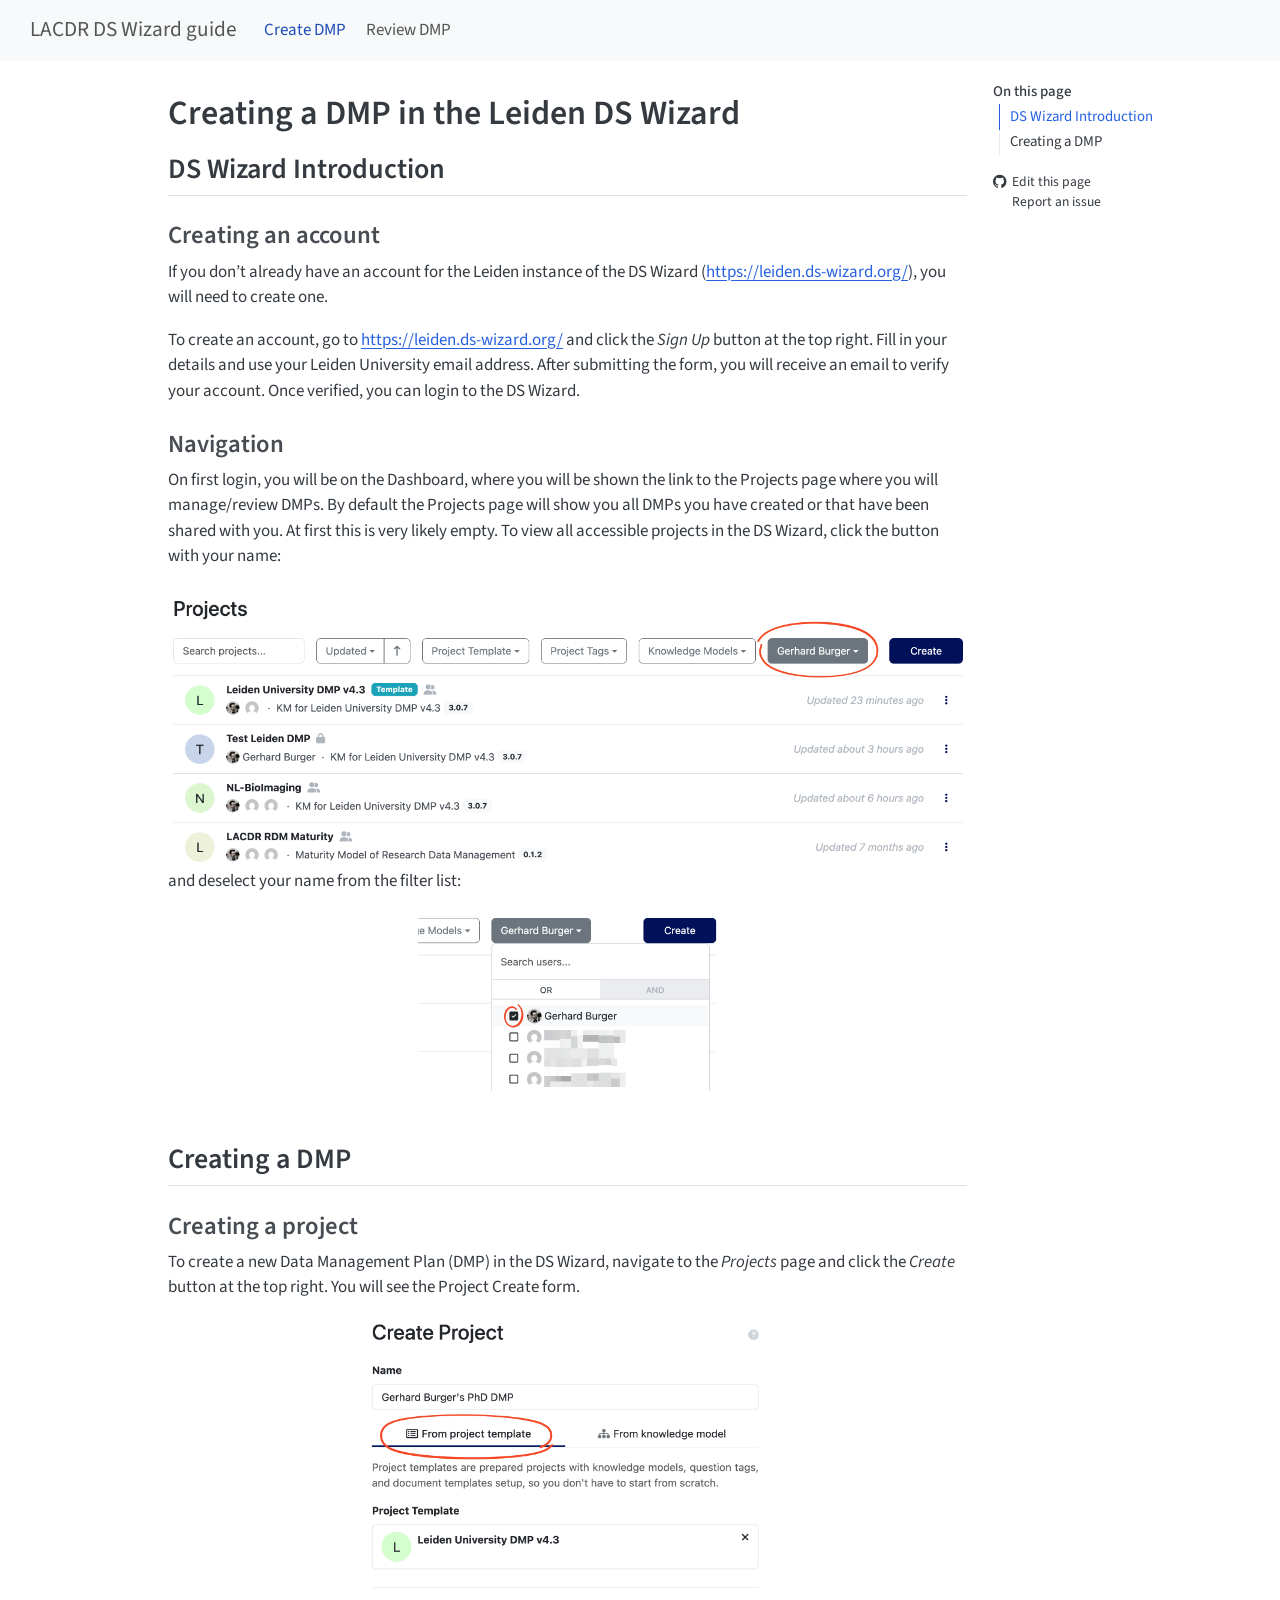
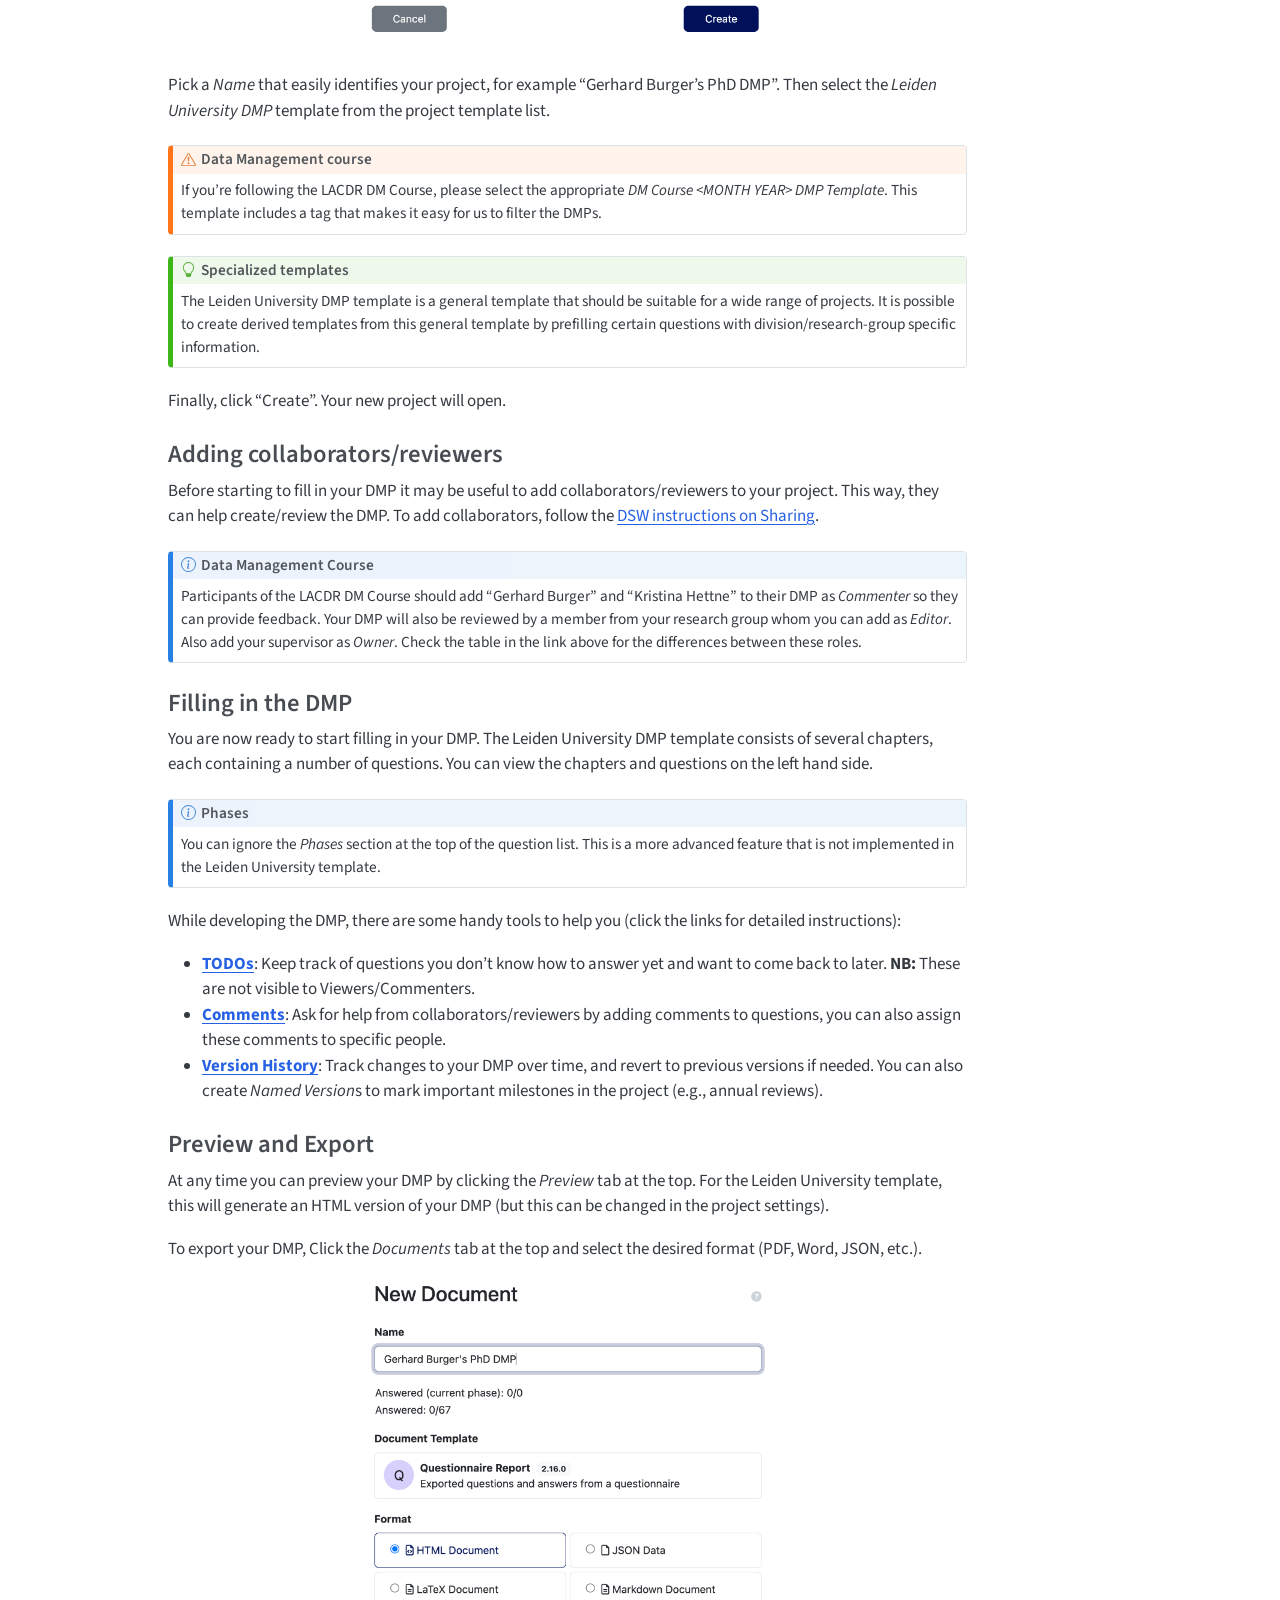
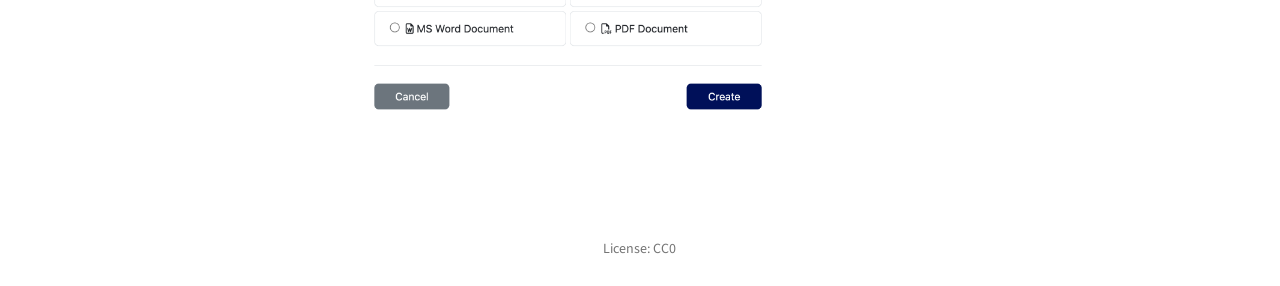
==== docs/researchers.html @ 4ad829cd "deploy: c31bb67dd2adc6d62e5d0821ddbf6d43849c4954" ====
<!DOCTYPE html>
<html xmlns="http://www.w3.org/1999/xhtml" lang="en" xml:lang="en"><head>

<meta charset="utf-8">
<meta name="generator" content="quarto-1.8.27">

<meta name="viewport" content="width=device-width, initial-scale=1.0, user-scalable=yes">


<title>Creating a DMP in the Leiden DS Wizard – LACDR DS Wizard guide</title>
<style>
code{white-space: pre-wrap;}
span.smallcaps{font-variant: small-caps;}
div.columns{display: flex; gap: min(4vw, 1.5em);}
div.column{flex: auto; overflow-x: auto;}
div.hanging-indent{margin-left: 1.5em; text-indent: -1.5em;}
ul.task-list{list-style: none;}
ul.task-list li input[type="checkbox"] {
  width: 0.8em;
  margin: 0 0.8em 0.2em -1em; /* quarto-specific, see https://github.com/quarto-dev/quarto-cli/issues/4556 */ 
  vertical-align: middle;
}
</style>


<script src="../site_libs/quarto-nav/quarto-nav.js"></script>
<script src="../site_libs/quarto-nav/headroom.min.js"></script>
<script src="../site_libs/clipboard/clipboard.min.js"></script>
<script src="../site_libs/quarto-search/autocomplete.umd.js"></script>
<script src="../site_libs/quarto-search/fuse.min.js"></script>
<script src="../site_libs/quarto-search/quarto-search.js"></script>
<meta name="quarto:offset" content="../">
<script src="../site_libs/quarto-html/quarto.js" type="module"></script>
<script src="../site_libs/quarto-html/tabsets/tabsets.js" type="module"></script>
<script src="../site_libs/quarto-html/axe/axe-check.js" type="module"></script>
<script src="../site_libs/quarto-html/popper.min.js"></script>
<script src="../site_libs/quarto-html/tippy.umd.min.js"></script>
<script src="../site_libs/quarto-html/anchor.min.js"></script>
<link href="../site_libs/quarto-html/tippy.css" rel="stylesheet">
<link href="../site_libs/quarto-html/quarto-syntax-highlighting-ed96de9b727972fe78a7b5d16c58bf87.css" rel="stylesheet" id="quarto-text-highlighting-styles">
<script src="../site_libs/bootstrap/bootstrap.min.js"></script>
<link href="../site_libs/bootstrap/bootstrap-icons.css" rel="stylesheet">
<link href="../site_libs/bootstrap/bootstrap-0b37c64f34216b628666a8dac638b53b.min.css" rel="stylesheet" append-hash="true" id="quarto-bootstrap" data-mode="light">
<script id="quarto-search-options" type="application/json">{
  "location": "navbar",
  "copy-button": false,
  "collapse-after": 3,
  "panel-placement": "end",
  "type": "overlay",
  "limit": 50,
  "keyboard-shortcut": [
    "f",
    "/",
    "s"
  ],
  "show-item-context": false,
  "language": {
    "search-no-results-text": "No results",
    "search-matching-documents-text": "matching documents",
    "search-copy-link-title": "Copy link to search",
    "search-hide-matches-text": "Hide additional matches",
    "search-more-match-text": "more match in this document",
    "search-more-matches-text": "more matches in this document",
    "search-clear-button-title": "Clear",
    "search-text-placeholder": "",
    "search-detached-cancel-button-title": "Cancel",
    "search-submit-button-title": "Submit",
    "search-label": "Search"
  }
}</script>
<meta name="robots" content="noindex, nofollow">


<link rel="stylesheet" href="../styles.css">
</head>

<body class="nav-fixed quarto-light">

<div id="quarto-search-results"></div>
  <header id="quarto-header" class="headroom fixed-top">
    <nav class="navbar navbar-expand-lg " data-bs-theme="dark">
      <div class="navbar-container container-fluid">
      <div class="navbar-brand-container mx-auto">
    <a class="navbar-brand" href="../index.html">
    <span class="navbar-title">LACDR DS Wizard guide</span>
    </a>
  </div>
            <div id="quarto-search" class="" title="Search"></div>
          <button class="navbar-toggler" type="button" data-bs-toggle="collapse" data-bs-target="#navbarCollapse" aria-controls="navbarCollapse" role="menu" aria-expanded="false" aria-label="Toggle navigation" onclick="if (window.quartoToggleHeadroom) { window.quartoToggleHeadroom(); }">
  <span class="navbar-toggler-icon"></span>
</button>
          <div class="collapse navbar-collapse" id="navbarCollapse">
            <ul class="navbar-nav navbar-nav-scroll me-auto">
  <li class="nav-item">
    <a class="nav-link active" href="../docs/researchers.html" aria-current="page"> 
<span class="menu-text">Create DMP</span></a>
  </li>  
  <li class="nav-item">
    <a class="nav-link" href="../docs/reviewers.html"> 
<span class="menu-text">Review DMP</span></a>
  </li>  
</ul>
          </div> <!-- /navcollapse -->
            <div class="quarto-navbar-tools">
</div>
      </div> <!-- /container-fluid -->
    </nav>
</header>
<!-- content -->
<div id="quarto-content" class="quarto-container page-columns page-rows-contents page-layout-article page-navbar">
<!-- sidebar -->
<!-- margin-sidebar -->
    <div id="quarto-margin-sidebar" class="sidebar margin-sidebar">
        <nav id="TOC" role="doc-toc" class="toc-active">
    <h2 id="toc-title">On this page</h2>
   
  <ul>
  <li><a href="#ds-wizard-introduction" id="toc-ds-wizard-introduction" class="nav-link active" data-scroll-target="#ds-wizard-introduction">DS Wizard Introduction</a>
  <ul class="collapse">
  <li><a href="#creating-an-account" id="toc-creating-an-account" class="nav-link" data-scroll-target="#creating-an-account">Creating an account</a></li>
  <li><a href="#navigation" id="toc-navigation" class="nav-link" data-scroll-target="#navigation">Navigation</a></li>
  </ul></li>
  <li><a href="#creating-a-dmp" id="toc-creating-a-dmp" class="nav-link" data-scroll-target="#creating-a-dmp">Creating a DMP</a>
  <ul class="collapse">
  <li><a href="#creating-a-project" id="toc-creating-a-project" class="nav-link" data-scroll-target="#creating-a-project">Creating a project</a></li>
  <li><a href="#adding-collaboratorsreviewers" id="toc-adding-collaboratorsreviewers" class="nav-link" data-scroll-target="#adding-collaboratorsreviewers">Adding collaborators/reviewers</a></li>
  <li><a href="#filling-in-the-dmp" id="toc-filling-in-the-dmp" class="nav-link" data-scroll-target="#filling-in-the-dmp">Filling in the DMP</a></li>
  <li><a href="#preview-and-export" id="toc-preview-and-export" class="nav-link" data-scroll-target="#preview-and-export">Preview and Export</a></li>
  </ul></li>
  </ul>
<div class="toc-actions"><ul><li><a href="https://github.com/LACDR/dsw-guide/edit/main/docs/researchers.qmd" class="toc-action"><i class="bi bi-github"></i>Edit this page</a></li><li><a href="https://github.com/LACDR/dsw-guide/issues/new" class="toc-action"><i class="bi empty"></i>Report an issue</a></li></ul></div></nav>
    </div>
<!-- main -->
<main class="content" id="quarto-document-content">

<header id="title-block-header" class="quarto-title-block default">
<div class="quarto-title">
<h1 class="title">Creating a DMP in the Leiden DS Wizard</h1>
</div>



<div class="quarto-title-meta">

    
  
    
  </div>
  


</header>


<section id="ds-wizard-introduction" class="level2">
<h2 class="anchored" data-anchor-id="ds-wizard-introduction">DS Wizard Introduction</h2>
<section id="creating-an-account" class="level3">
<h3 class="anchored" data-anchor-id="creating-an-account">Creating an account</h3>
<p>If you don’t already have an account for the Leiden instance of the DS Wizard (<a href="https://leiden.ds-wizard.org/" class="uri">https://leiden.ds-wizard.org/</a>), you will need to create one.</p>
<p>To create an account, go to <a href="https://leiden.ds-wizard.org/" class="uri">https://leiden.ds-wizard.org/</a> and click the <em>Sign Up</em> button at the top right. Fill in your details and use your Leiden University email address. After submitting the form, you will receive an email to verify your account. Once verified, you can login to the DS Wizard.</p>
</section>
<section id="navigation" class="level3">
<h3 class="anchored" data-anchor-id="navigation">Navigation</h3>
<p>On first login, you will be on the Dashboard, where you will be shown the link to the Projects page where you will manage/review DMPs. By default the Projects page will show you all DMPs you have created or that have been shared with you. At first this is very likely empty. To view all accessible projects in the DS Wizard, click the button with your name:</p>
<p><img src="../includes/screenshots/project-overview.png" class="img-fluid"> and deselect your name from the filter list:</p>
<div class="quarto-figure quarto-figure-center">
<figure class="figure">
<p><img src="../includes/screenshots/project-overview-all.png" class="img-fluid quarto-figure quarto-figure-center figure-img" width="300"></p>
</figure>
</div>
</section>
</section>
<section id="creating-a-dmp" class="level2">
<h2 class="anchored" data-anchor-id="creating-a-dmp">Creating a DMP</h2>
<section id="creating-a-project" class="level3">
<h3 class="anchored" data-anchor-id="creating-a-project">Creating a project</h3>
<p>To create a new Data Management Plan (DMP) in the DS Wizard, navigate to the <em>Projects</em> page and click the <em>Create</em> button at the top right. You will see the Project Create form.</p>
<div class="quarto-figure quarto-figure-center">
<figure class="figure">
<p><img src="../includes/screenshots/create-project.png" class="img-fluid quarto-figure quarto-figure-center figure-img" width="400"></p>
</figure>
</div>
<p>Pick a <em>Name</em> that easily identifies your project, for example “Gerhard Burger’s PhD DMP”. Then select the <em>Leiden University DMP</em> template from the project template list.</p>
<div class="callout callout-style-default callout-warning callout-titled">
<div class="callout-header d-flex align-content-center">
<div class="callout-icon-container">
<i class="callout-icon"></i>
</div>
<div class="callout-title-container flex-fill">
<span class="screen-reader-only">Warning</span>Data Management course
</div>
</div>
<div class="callout-body-container callout-body">
<p>If you’re following the LACDR DM Course, please select the appropriate <em>DM Course &lt;MONTH YEAR&gt; DMP Template</em>. This template includes a tag that makes it easy for us to filter the DMPs.</p>
</div>
</div>
<div class="callout callout-style-default callout-tip callout-titled">
<div class="callout-header d-flex align-content-center">
<div class="callout-icon-container">
<i class="callout-icon"></i>
</div>
<div class="callout-title-container flex-fill">
<span class="screen-reader-only">Tip</span>Specialized templates
</div>
</div>
<div class="callout-body-container callout-body">
<p>The Leiden University DMP template is a general template that should be suitable for a wide range of projects. It is possible to create derived templates from this general template by prefilling certain questions with division/research-group specific information.</p>
</div>
</div>
<p>Finally, click “Create”. Your new project will open.</p>
</section>
<section id="adding-collaboratorsreviewers" class="level3">
<h3 class="anchored" data-anchor-id="adding-collaboratorsreviewers">Adding collaborators/reviewers</h3>
<p>Before starting to fill in your DMP it may be useful to add collaborators/reviewers to your project. This way, they can help create/review the DMP. To add collaborators, follow the <a href="https://guide.ds-wizard.org/en/latest/application/projects/list/detail/sharing.html">DSW instructions on Sharing</a>.</p>
<div class="callout callout-style-default callout-note callout-titled">
<div class="callout-header d-flex align-content-center">
<div class="callout-icon-container">
<i class="callout-icon"></i>
</div>
<div class="callout-title-container flex-fill">
<span class="screen-reader-only">Note</span>Data Management Course
</div>
</div>
<div class="callout-body-container callout-body">
<p>Participants of the LACDR DM Course should add “Gerhard Burger” and “Kristina Hettne” to their DMP as <em>Commenter</em> so they can provide feedback. Your DMP will also be reviewed by a member from your research group whom you can add as <em>Editor</em>. Also add your supervisor as <em>Owner</em>. Check the table in the link above for the differences between these roles.</p>
</div>
</div>
</section>
<section id="filling-in-the-dmp" class="level3">
<h3 class="anchored" data-anchor-id="filling-in-the-dmp">Filling in the DMP</h3>
<p>You are now ready to start filling in your DMP. The Leiden University DMP template consists of several chapters, each containing a number of questions. You can view the chapters and questions on the left hand side.</p>
<div class="callout callout-style-default callout-note callout-titled">
<div class="callout-header d-flex align-content-center">
<div class="callout-icon-container">
<i class="callout-icon"></i>
</div>
<div class="callout-title-container flex-fill">
<span class="screen-reader-only">Note</span>Phases
</div>
</div>
<div class="callout-body-container callout-body">
<p>You can ignore the <em>Phases</em> section at the top of the question list. This is a more advanced feature that is not implemented in the Leiden University template.</p>
</div>
</div>
<p>While developing the DMP, there are some handy tools to help you (click the links for detailed instructions):</p>
<ul>
<li><a href="https://guide.ds-wizard.org/en/latest/application/projects/list/detail/questionnaire.html#todos"><strong>TODOs</strong></a>: Keep track of questions you don’t know how to answer yet and want to come back to later. <strong>NB:</strong> These are not visible to Viewers/Commenters.</li>
<li><a href="https://guide.ds-wizard.org/en/latest/application/projects/list/detail/questionnaire.html#comments"><strong>Comments</strong></a>: Ask for help from collaborators/reviewers by adding comments to questions, you can also assign these comments to specific people.</li>
<li><a href="https://guide.ds-wizard.org/en/latest/application/projects/list/detail/questionnaire.html#version-history"><strong>Version History</strong></a>: Track changes to your DMP over time, and revert to previous versions if needed. You can also create <em>Named Version</em>s to mark important milestones in the project (e.g., annual reviews).</li>
</ul>
</section>
<section id="preview-and-export" class="level3">
<h3 class="anchored" data-anchor-id="preview-and-export">Preview and Export</h3>
<p>At any time you can preview your DMP by clicking the <em>Preview</em> tab at the top. For the Leiden University template, this will generate an HTML version of your DMP (but this can be changed in the project settings).</p>
<p>To export your DMP, Click the <em>Documents</em> tab at the top and select the desired format (PDF, Word, JSON, etc.).</p>
<div class="quarto-figure quarto-figure-center">
<figure class="figure">
<p><img src="../includes/screenshots/new-document.png" class="img-fluid quarto-figure quarto-figure-center figure-img" width="400"></p>
</figure>
</div>


</section>
</section>

</main> <!-- /main -->
<script id="quarto-html-after-body" type="application/javascript">
  window.document.addEventListener("DOMContentLoaded", function (event) {
    const icon = "";
    const anchorJS = new window.AnchorJS();
    anchorJS.options = {
      placement: 'right',
      icon: icon
    };
    anchorJS.add('.anchored');
    const isCodeAnnotation = (el) => {
      for (const clz of el.classList) {
        if (clz.startsWith('code-annotation-')) {                     
          return true;
        }
      }
      return false;
    }
    const onCopySuccess = function(e) {
      // button target
      const button = e.trigger;
      // don't keep focus
      button.blur();
      // flash "checked"
      button.classList.add('code-copy-button-checked');
      var currentTitle = button.getAttribute("title");
      button.setAttribute("title", "Copied!");
      let tooltip;
      if (window.bootstrap) {
        button.setAttribute("data-bs-toggle", "tooltip");
        button.setAttribute("data-bs-placement", "left");
        button.setAttribute("data-bs-title", "Copied!");
        tooltip = new bootstrap.Tooltip(button, 
          { trigger: "manual", 
            customClass: "code-copy-button-tooltip",
            offset: [0, -8]});
        tooltip.show();    
      }
      setTimeout(function() {
        if (tooltip) {
          tooltip.hide();
          button.removeAttribute("data-bs-title");
          button.removeAttribute("data-bs-toggle");
          button.removeAttribute("data-bs-placement");
        }
        button.setAttribute("title", currentTitle);
        button.classList.remove('code-copy-button-checked');
      }, 1000);
      // clear code selection
      e.clearSelection();
    }
    const getTextToCopy = function(trigger) {
      const outerScaffold = trigger.parentElement.cloneNode(true);
      const codeEl = outerScaffold.querySelector('code');
      for (const childEl of codeEl.children) {
        if (isCodeAnnotation(childEl)) {
          childEl.remove();
        }
      }
      return codeEl.innerText;
    }
    const clipboard = new window.ClipboardJS('.code-copy-button:not([data-in-quarto-modal])', {
      text: getTextToCopy
    });
    clipboard.on('success', onCopySuccess);
    if (window.document.getElementById('quarto-embedded-source-code-modal')) {
      const clipboardModal = new window.ClipboardJS('.code-copy-button[data-in-quarto-modal]', {
        text: getTextToCopy,
        container: window.document.getElementById('quarto-embedded-source-code-modal')
      });
      clipboardModal.on('success', onCopySuccess);
    }
      var localhostRegex = new RegExp(/^(?:http|https):\/\/localhost\:?[0-9]*\//);
      var mailtoRegex = new RegExp(/^mailto:/);
        var filterRegex = new RegExp("https:\/\/lacdr\.github\.io\/dsw-guide");
      var isInternal = (href) => {
          return filterRegex.test(href) || localhostRegex.test(href) || mailtoRegex.test(href);
      }
      // Inspect non-navigation links and adorn them if external
     var links = window.document.querySelectorAll('a[href]:not(.nav-link):not(.navbar-brand):not(.toc-action):not(.sidebar-link):not(.sidebar-item-toggle):not(.pagination-link):not(.no-external):not([aria-hidden]):not(.dropdown-item):not(.quarto-navigation-tool):not(.about-link)');
      for (var i=0; i<links.length; i++) {
        const link = links[i];
        if (!isInternal(link.href)) {
          // undo the damage that might have been done by quarto-nav.js in the case of
          // links that we want to consider external
          if (link.dataset.originalHref !== undefined) {
            link.href = link.dataset.originalHref;
          }
        }
      }
    function tippyHover(el, contentFn, onTriggerFn, onUntriggerFn) {
      const config = {
        allowHTML: true,
        maxWidth: 500,
        delay: 100,
        arrow: false,
        appendTo: function(el) {
            return el.parentElement;
        },
        interactive: true,
        interactiveBorder: 10,
        theme: 'quarto',
        placement: 'bottom-start',
      };
      if (contentFn) {
        config.content = contentFn;
      }
      if (onTriggerFn) {
        config.onTrigger = onTriggerFn;
      }
      if (onUntriggerFn) {
        config.onUntrigger = onUntriggerFn;
      }
      window.tippy(el, config); 
    }
    const noterefs = window.document.querySelectorAll('a[role="doc-noteref"]');
    for (var i=0; i<noterefs.length; i++) {
      const ref = noterefs[i];
      tippyHover(ref, function() {
        // use id or data attribute instead here
        let href = ref.getAttribute('data-footnote-href') || ref.getAttribute('href');
        try { href = new URL(href).hash; } catch {}
        const id = href.replace(/^#\/?/, "");
        const note = window.document.getElementById(id);
        if (note) {
          return note.innerHTML;
        } else {
          return "";
        }
      });
    }
    const xrefs = window.document.querySelectorAll('a.quarto-xref');
    const processXRef = (id, note) => {
      // Strip column container classes
      const stripColumnClz = (el) => {
        el.classList.remove("page-full", "page-columns");
        if (el.children) {
          for (const child of el.children) {
            stripColumnClz(child);
          }
        }
      }
      stripColumnClz(note)
      if (id === null || id.startsWith('sec-')) {
        // Special case sections, only their first couple elements
        const container = document.createElement("div");
        if (note.children && note.children.length > 2) {
          container.appendChild(note.children[0].cloneNode(true));
          for (let i = 1; i < note.children.length; i++) {
            const child = note.children[i];
            if (child.tagName === "P" && child.innerText === "") {
              continue;
            } else {
              container.appendChild(child.cloneNode(true));
              break;
            }
          }
          if (window.Quarto?.typesetMath) {
            window.Quarto.typesetMath(container);
          }
          return container.innerHTML
        } else {
          if (window.Quarto?.typesetMath) {
            window.Quarto.typesetMath(note);
          }
          return note.innerHTML;
        }
      } else {
        // Remove any anchor links if they are present
        const anchorLink = note.querySelector('a.anchorjs-link');
        if (anchorLink) {
          anchorLink.remove();
        }
        if (window.Quarto?.typesetMath) {
          window.Quarto.typesetMath(note);
        }
        if (note.classList.contains("callout")) {
          return note.outerHTML;
        } else {
          return note.innerHTML;
        }
      }
    }
    for (var i=0; i<xrefs.length; i++) {
      const xref = xrefs[i];
      tippyHover(xref, undefined, function(instance) {
        instance.disable();
        let url = xref.getAttribute('href');
        let hash = undefined; 
        if (url.startsWith('#')) {
          hash = url;
        } else {
          try { hash = new URL(url).hash; } catch {}
        }
        if (hash) {
          const id = hash.replace(/^#\/?/, "");
          const note = window.document.getElementById(id);
          if (note !== null) {
            try {
              const html = processXRef(id, note.cloneNode(true));
              instance.setContent(html);
            } finally {
              instance.enable();
              instance.show();
            }
          } else {
            // See if we can fetch this
            fetch(url.split('#')[0])
            .then(res => res.text())
            .then(html => {
              const parser = new DOMParser();
              const htmlDoc = parser.parseFromString(html, "text/html");
              const note = htmlDoc.getElementById(id);
              if (note !== null) {
                const html = processXRef(id, note);
                instance.setContent(html);
              } 
            }).finally(() => {
              instance.enable();
              instance.show();
            });
          }
        } else {
          // See if we can fetch a full url (with no hash to target)
          // This is a special case and we should probably do some content thinning / targeting
          fetch(url)
          .then(res => res.text())
          .then(html => {
            const parser = new DOMParser();
            const htmlDoc = parser.parseFromString(html, "text/html");
            const note = htmlDoc.querySelector('main.content');
            if (note !== null) {
              // This should only happen for chapter cross references
              // (since there is no id in the URL)
              // remove the first header
              if (note.children.length > 0 && note.children[0].tagName === "HEADER") {
                note.children[0].remove();
              }
              const html = processXRef(null, note);
              instance.setContent(html);
            } 
          }).finally(() => {
            instance.enable();
            instance.show();
          });
        }
      }, function(instance) {
      });
    }
        let selectedAnnoteEl;
        const selectorForAnnotation = ( cell, annotation) => {
          let cellAttr = 'data-code-cell="' + cell + '"';
          let lineAttr = 'data-code-annotation="' +  annotation + '"';
          const selector = 'span[' + cellAttr + '][' + lineAttr + ']';
          return selector;
        }
        const selectCodeLines = (annoteEl) => {
          const doc = window.document;
          const targetCell = annoteEl.getAttribute("data-target-cell");
          const targetAnnotation = annoteEl.getAttribute("data-target-annotation");
          const annoteSpan = window.document.querySelector(selectorForAnnotation(targetCell, targetAnnotation));
          const lines = annoteSpan.getAttribute("data-code-lines").split(",");
          const lineIds = lines.map((line) => {
            return targetCell + "-" + line;
          })
          let top = null;
          let height = null;
          let parent = null;
          if (lineIds.length > 0) {
              //compute the position of the single el (top and bottom and make a div)
              const el = window.document.getElementById(lineIds[0]);
              top = el.offsetTop;
              height = el.offsetHeight;
              parent = el.parentElement.parentElement;
            if (lineIds.length > 1) {
              const lastEl = window.document.getElementById(lineIds[lineIds.length - 1]);
              const bottom = lastEl.offsetTop + lastEl.offsetHeight;
              height = bottom - top;
            }
            if (top !== null && height !== null && parent !== null) {
              // cook up a div (if necessary) and position it 
              let div = window.document.getElementById("code-annotation-line-highlight");
              if (div === null) {
                div = window.document.createElement("div");
                div.setAttribute("id", "code-annotation-line-highlight");
                div.style.position = 'absolute';
                parent.appendChild(div);
              }
              div.style.top = top - 2 + "px";
              div.style.height = height + 4 + "px";
              div.style.left = 0;
              let gutterDiv = window.document.getElementById("code-annotation-line-highlight-gutter");
              if (gutterDiv === null) {
                gutterDiv = window.document.createElement("div");
                gutterDiv.setAttribute("id", "code-annotation-line-highlight-gutter");
                gutterDiv.style.position = 'absolute';
                const codeCell = window.document.getElementById(targetCell);
                const gutter = codeCell.querySelector('.code-annotation-gutter');
                gutter.appendChild(gutterDiv);
              }
              gutterDiv.style.top = top - 2 + "px";
              gutterDiv.style.height = height + 4 + "px";
            }
            selectedAnnoteEl = annoteEl;
          }
        };
        const unselectCodeLines = () => {
          const elementsIds = ["code-annotation-line-highlight", "code-annotation-line-highlight-gutter"];
          elementsIds.forEach((elId) => {
            const div = window.document.getElementById(elId);
            if (div) {
              div.remove();
            }
          });
          selectedAnnoteEl = undefined;
        };
          // Handle positioning of the toggle
      window.addEventListener(
        "resize",
        throttle(() => {
          elRect = undefined;
          if (selectedAnnoteEl) {
            selectCodeLines(selectedAnnoteEl);
          }
        }, 10)
      );
      function throttle(fn, ms) {
      let throttle = false;
      let timer;
        return (...args) => {
          if(!throttle) { // first call gets through
              fn.apply(this, args);
              throttle = true;
          } else { // all the others get throttled
              if(timer) clearTimeout(timer); // cancel #2
              timer = setTimeout(() => {
                fn.apply(this, args);
                timer = throttle = false;
              }, ms);
          }
        };
      }
        // Attach click handler to the DT
        const annoteDls = window.document.querySelectorAll('dt[data-target-cell]');
        for (const annoteDlNode of annoteDls) {
          annoteDlNode.addEventListener('click', (event) => {
            const clickedEl = event.target;
            if (clickedEl !== selectedAnnoteEl) {
              unselectCodeLines();
              const activeEl = window.document.querySelector('dt[data-target-cell].code-annotation-active');
              if (activeEl) {
                activeEl.classList.remove('code-annotation-active');
              }
              selectCodeLines(clickedEl);
              clickedEl.classList.add('code-annotation-active');
            } else {
              // Unselect the line
              unselectCodeLines();
              clickedEl.classList.remove('code-annotation-active');
            }
          });
        }
    const findCites = (el) => {
      const parentEl = el.parentElement;
      if (parentEl) {
        const cites = parentEl.dataset.cites;
        if (cites) {
          return {
            el,
            cites: cites.split(' ')
          };
        } else {
          return findCites(el.parentElement)
        }
      } else {
        return undefined;
      }
    };
    var bibliorefs = window.document.querySelectorAll('a[role="doc-biblioref"]');
    for (var i=0; i<bibliorefs.length; i++) {
      const ref = bibliorefs[i];
      const citeInfo = findCites(ref);
      if (citeInfo) {
        tippyHover(citeInfo.el, function() {
          var popup = window.document.createElement('div');
          citeInfo.cites.forEach(function(cite) {
            var citeDiv = window.document.createElement('div');
            citeDiv.classList.add('hanging-indent');
            citeDiv.classList.add('csl-entry');
            var biblioDiv = window.document.getElementById('ref-' + cite);
            if (biblioDiv) {
              citeDiv.innerHTML = biblioDiv.innerHTML;
            }
            popup.appendChild(citeDiv);
          });
          return popup.innerHTML;
        });
      }
    }
  });
  </script>
</div> <!-- /content -->
<footer class="footer">
  <div class="nav-footer">
    <div class="nav-footer-left">
      &nbsp;
    </div>   
    <div class="nav-footer-center">
      <ul class="footer-items list-unstyled">
    <li class="nav-item">
    <a class="nav-link" href="https://creativecommons.org/publicdomain/zero/1.0/">
<p>License: CC0</p>
</a>
  </li>  
</ul>
    <div class="toc-actions d-sm-block d-md-none"><ul><li><a href="https://github.com/LACDR/dsw-guide/edit/main/docs/researchers.qmd" class="toc-action"><i class="bi bi-github"></i>Edit this page</a></li><li><a href="https://github.com/LACDR/dsw-guide/issues/new" class="toc-action"><i class="bi empty"></i>Report an issue</a></li></ul></div></div>
    <div class="nav-footer-right">
      &nbsp;
    </div>
  </div>
</footer>




</body></html>
---- site_libs/quarto-html/tippy.css ----
.tippy-box[data-animation=fade][data-state=hidden]{opacity:0}[data-tippy-root]{max-width:calc(100vw - 10px)}.tippy-box{position:relative;background-color:#333;color:#fff;border-radius:4px;font-size:14px;line-height:1.4;white-space:normal;outline:0;transition-property:transform,visibility,opacity}.tippy-box[data-placement^=top]>.tippy-arrow{bottom:0}.tippy-box[data-placement^=top]>.tippy-arrow:before{bottom:-7px;left:0;border-width:8px 8px 0;border-top-color:initial;transform-origin:center top}.tippy-box[data-placement^=bottom]>.tippy-arrow{top:0}.tippy-box[data-placement^=bottom]>.tippy-arrow:before{top:-7px;left:0;border-width:0 8px 8px;border-bottom-color:initial;transform-origin:center bottom}.tippy-box[data-placement^=left]>.tippy-arrow{right:0}.tippy-box[data-placement^=left]>.tippy-arrow:before{border-width:8px 0 8px 8px;border-left-color:initial;right:-7px;transform-origin:center left}.tippy-box[data-placement^=right]>.tippy-arrow{left:0}.tippy-box[data-placement^=right]>.tippy-arrow:before{left:-7px;border-width:8px 8px 8px 0;border-right-color:initial;transform-origin:center right}.tippy-box[data-inertia][data-state=visible]{transition-timing-function:cubic-bezier(.54,1.5,.38,1.11)}.tippy-arrow{width:16px;height:16px;color:#333}.tippy-arrow:before{content:"";position:absolute;border-color:transparent;border-style:solid}.tippy-content{position:relative;padding:5px 9px;z-index:1}
---- site_libs/quarto-html/quarto-syntax-highlighting-ed96de9b727972fe78a7b5d16c58bf87.css ----
/* quarto syntax highlight colors */
:root {
  --quarto-hl-ot-color: #003B4F;
  --quarto-hl-at-color: #657422;
  --quarto-hl-ss-color: #20794D;
  --quarto-hl-an-color: #5E5E5E;
  --quarto-hl-fu-color: #4758AB;
  --quarto-hl-st-color: #20794D;
  --quarto-hl-cf-color: #003B4F;
  --quarto-hl-op-color: #5E5E5E;
  --quarto-hl-er-color: #AD0000;
  --quarto-hl-bn-color: #AD0000;
  --quarto-hl-al-color: #AD0000;
  --quarto-hl-va-color: #111111;
  --quarto-hl-bu-color: inherit;
  --quarto-hl-ex-color: inherit;
  --quarto-hl-pp-color: #AD0000;
  --quarto-hl-in-color: #5E5E5E;
  --quarto-hl-vs-color: #20794D;
  --quarto-hl-wa-color: #5E5E5E;
  --quarto-hl-do-color: #5E5E5E;
  --quarto-hl-im-color: #00769E;
  --quarto-hl-ch-color: #20794D;
  --quarto-hl-dt-color: #AD0000;
  --quarto-hl-fl-color: #AD0000;
  --quarto-hl-co-color: #5E5E5E;
  --quarto-hl-cv-color: #5E5E5E;
  --quarto-hl-cn-color: #8f5902;
  --quarto-hl-sc-color: #5E5E5E;
  --quarto-hl-dv-color: #AD0000;
  --quarto-hl-kw-color: #003B4F;
}

/* other quarto variables */
:root {
  --quarto-font-monospace: SFMono-Regular, Menlo, Monaco, Consolas, "Liberation Mono", "Courier New", monospace;
}

/* syntax highlight based on Pandoc's rules */
pre > code.sourceCode > span {
  color: #003B4F;
}

code.sourceCode > span {
  color: #003B4F;
}

div.sourceCode,
div.sourceCode pre.sourceCode {
  color: #003B4F;
}

/* Normal */
code span {
  color: #003B4F;
}

/* Alert */
code span.al {
  color: #AD0000;
  font-style: inherit;
}

/* Annotation */
code span.an {
  color: #5E5E5E;
  font-style: inherit;
}

/* Attribute */
code span.at {
  color: #657422;
  font-style: inherit;
}

/* BaseN */
code span.bn {
  color: #AD0000;
  font-style: inherit;
}

/* BuiltIn */
code span.bu {
  font-style: inherit;
}

/* ControlFlow */
code span.cf {
  color: #003B4F;
  font-weight: bold;
  font-style: inherit;
}

/* Char */
code span.ch {
  color: #20794D;
  font-style: inherit;
}

/* Constant */
code span.cn {
  color: #8f5902;
  font-style: inherit;
}

/* Comment */
code span.co {
  color: #5E5E5E;
  font-style: inherit;
}

/* CommentVar */
code span.cv {
  color: #5E5E5E;
  font-style: italic;
}

/* Documentation */
code span.do {
  color: #5E5E5E;
  font-style: italic;
}

/* DataType */
code span.dt {
  color: #AD0000;
  font-style: inherit;
}

/* DecVal */
code span.dv {
  color: #AD0000;
  font-style: inherit;
}

/* Error */
code span.er {
  color: #AD0000;
  font-style: inherit;
}

/* Extension */
code span.ex {
  font-style: inherit;
}

/* Float */
code span.fl {
  color: #AD0000;
  font-style: inherit;
}

/* Function */
code span.fu {
  color: #4758AB;
  font-style: inherit;
}

/* Import */
code span.im {
  color: #00769E;
  font-style: inherit;
}

/* Information */
code span.in {
  color: #5E5E5E;
  font-style: inherit;
}

/* Keyword */
code span.kw {
  color: #003B4F;
  font-weight: bold;
  font-style: inherit;
}

/* Operator */
code span.op {
  color: #5E5E5E;
  font-style: inherit;
}

/* Other */
code span.ot {
  color: #003B4F;
  font-style: inherit;
}

/* Preprocessor */
code span.pp {
  color: #AD0000;
  font-style: inherit;
}

/* SpecialChar */
code span.sc {
  color: #5E5E5E;
  font-style: inherit;
}

/* SpecialString */
code span.ss {
  color: #20794D;
  font-style: inherit;
}

/* String */
code span.st {
  color: #20794D;
  font-style: inherit;
}

/* Variable */
code span.va {
  color: #111111;
  font-style: inherit;
}

/* VerbatimString */
code span.vs {
  color: #20794D;
  font-style: inherit;
}

/* Warning */
code span.wa {
  color: #5E5E5E;
  font-style: italic;
}

.prevent-inlining {
  content: "</";
}

/*# sourceMappingURL=0920dd6d7437995b8cdf7429764427b1.css.map */
---- styles.css ----
.flushright {
   text-align: right;
}
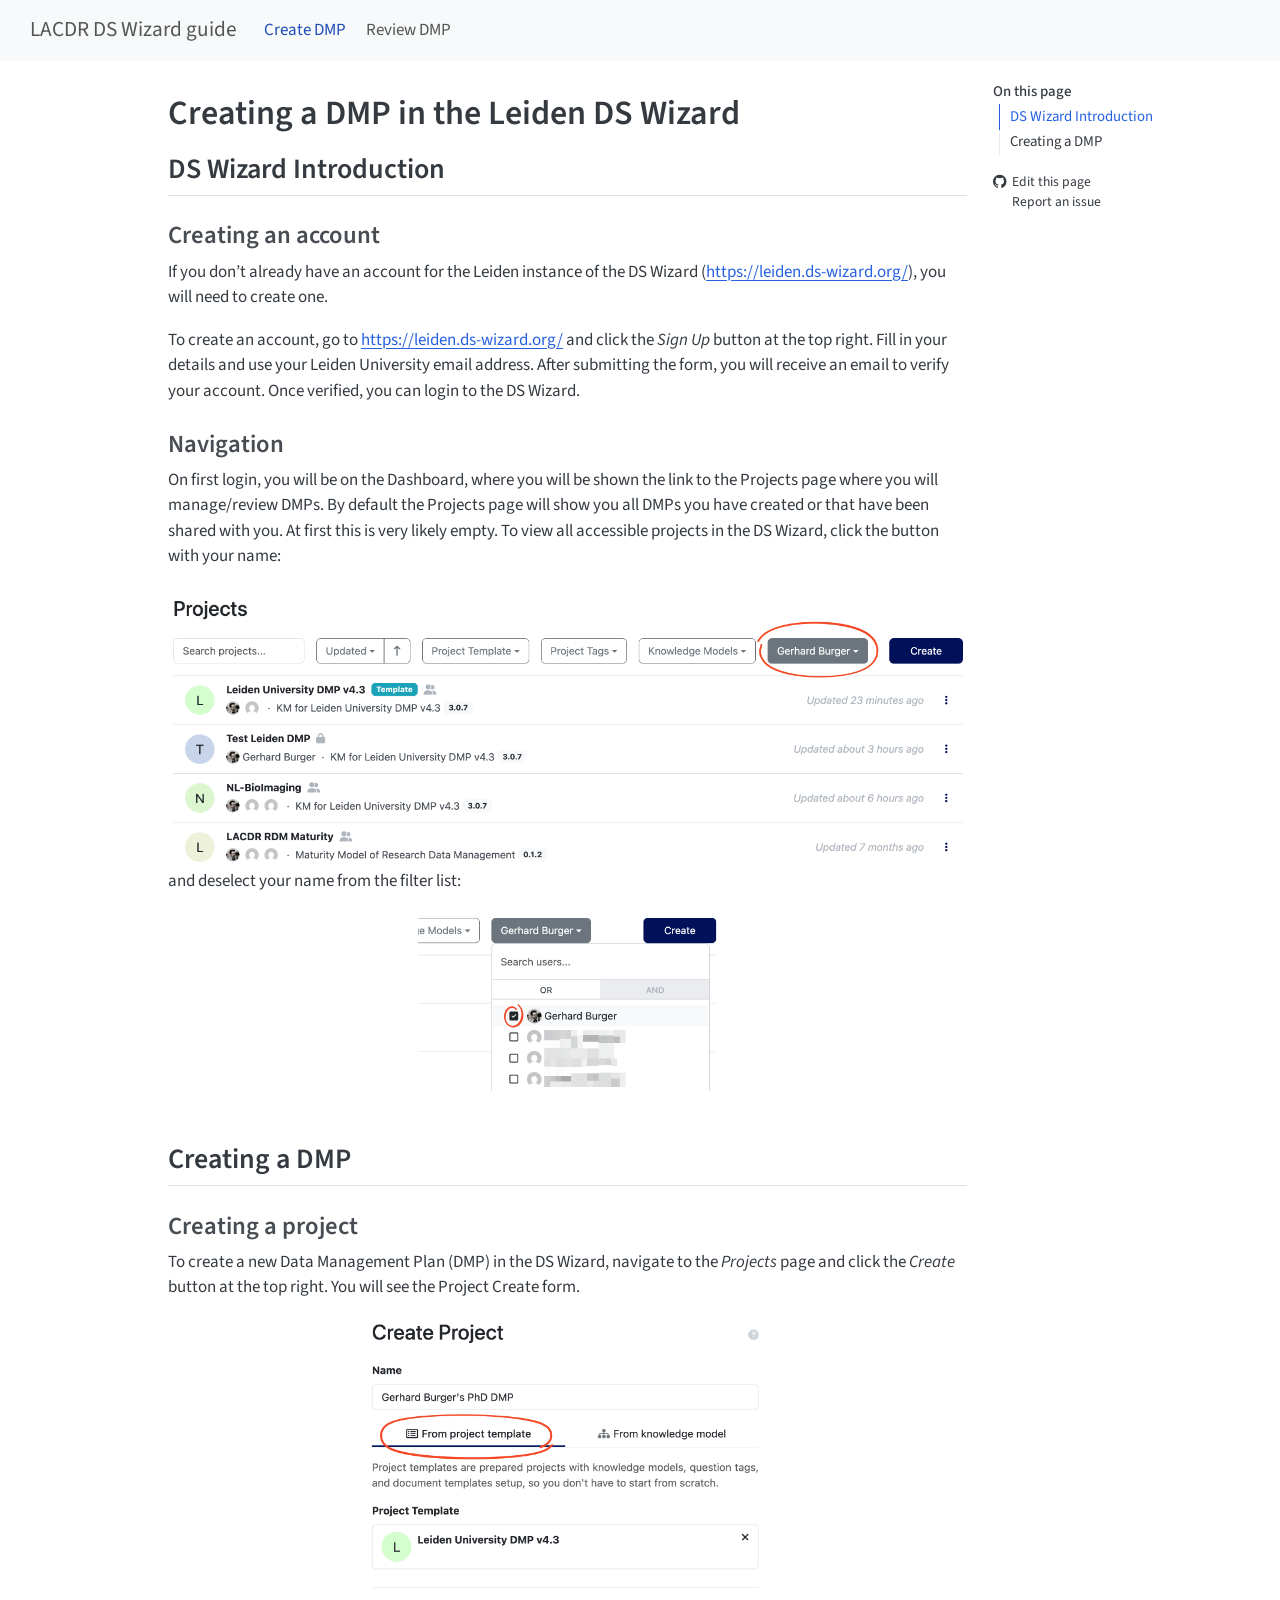
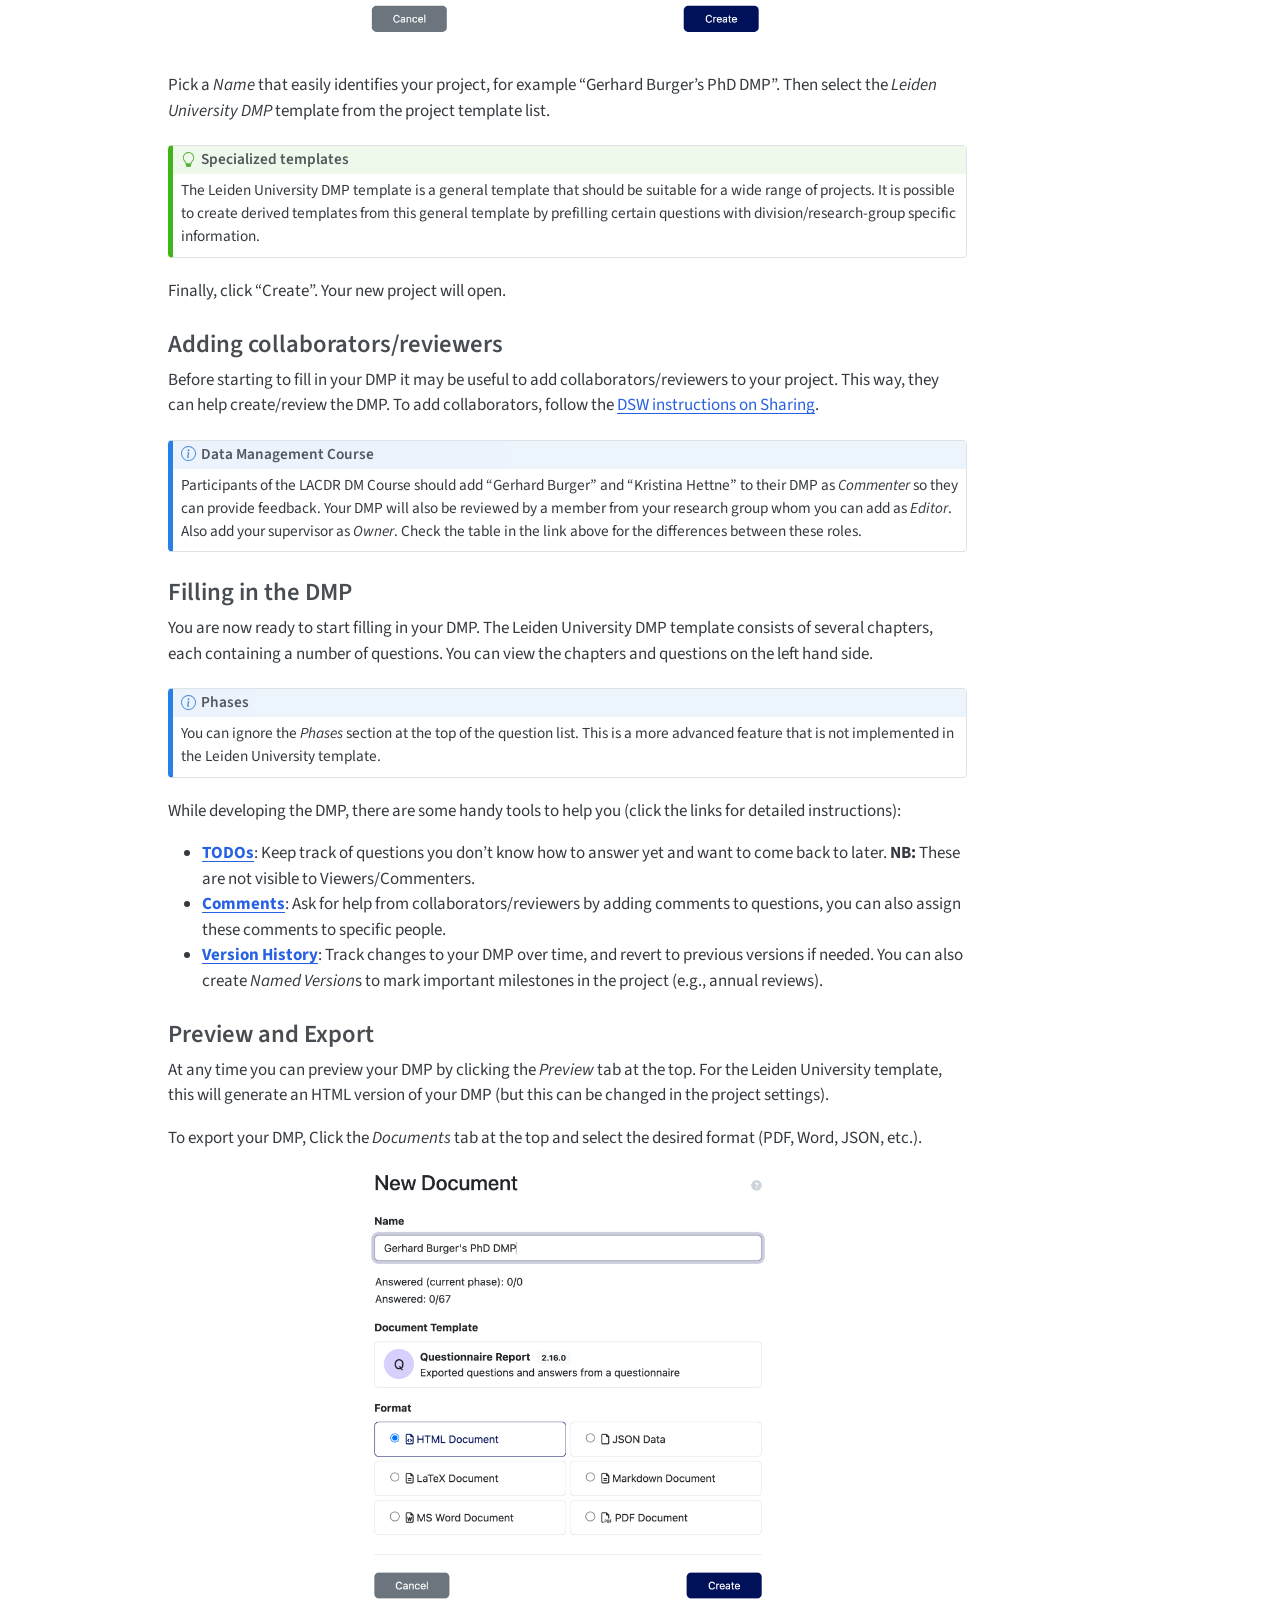
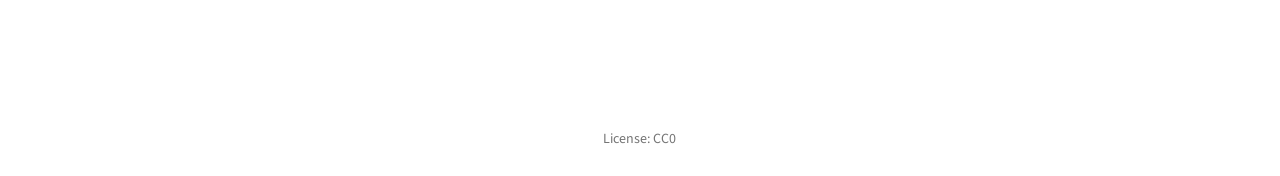
==== commit 8849cdb8: "deploy: cde584cf4cfa7d6c7dd33082687000dad310e5a6" ====
--- a/docs/researchers.html
+++ b/docs/researchers.html
@@ -181,19 +181,6 @@
 </figure>
 </div>
 <p>Pick a <em>Name</em> that easily identifies your project, for example “Gerhard Burger’s PhD DMP”. Then select the <em>Leiden University DMP</em> template from the project template list.</p>
-<div class="callout callout-style-default callout-warning callout-titled">
-<div class="callout-header d-flex align-content-center">
-<div class="callout-icon-container">
-<i class="callout-icon"></i>
-</div>
-<div class="callout-title-container flex-fill">
-<span class="screen-reader-only">Warning</span>Data Management course
-</div>
-</div>
-<div class="callout-body-container callout-body">
-<p>If you’re following the LACDR DM Course, please select the appropriate <em>DM Course &lt;MONTH YEAR&gt; DMP Template</em>. This template includes a tag that makes it easy for us to filter the DMPs.</p>
-</div>
-</div>
 <div class="callout callout-style-default callout-tip callout-titled">
 <div class="callout-header d-flex align-content-center">
 <div class="callout-icon-container">
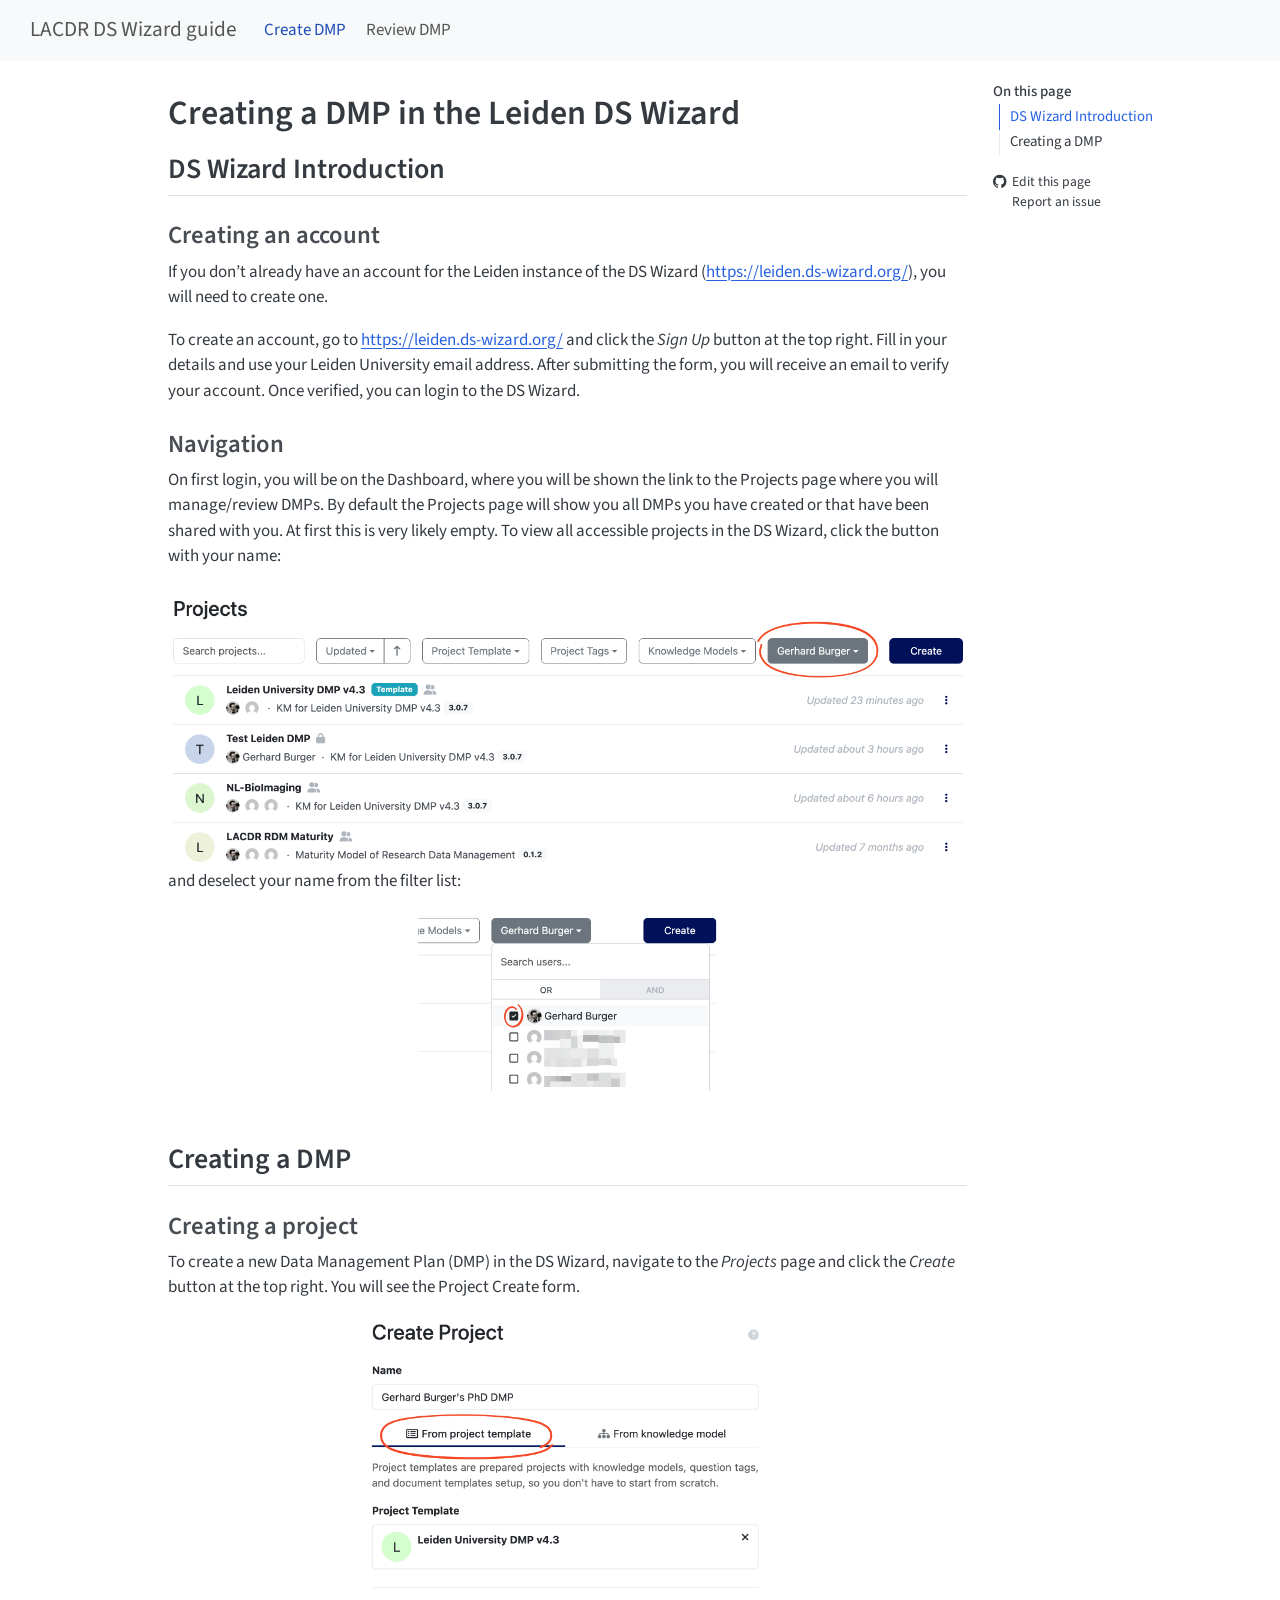
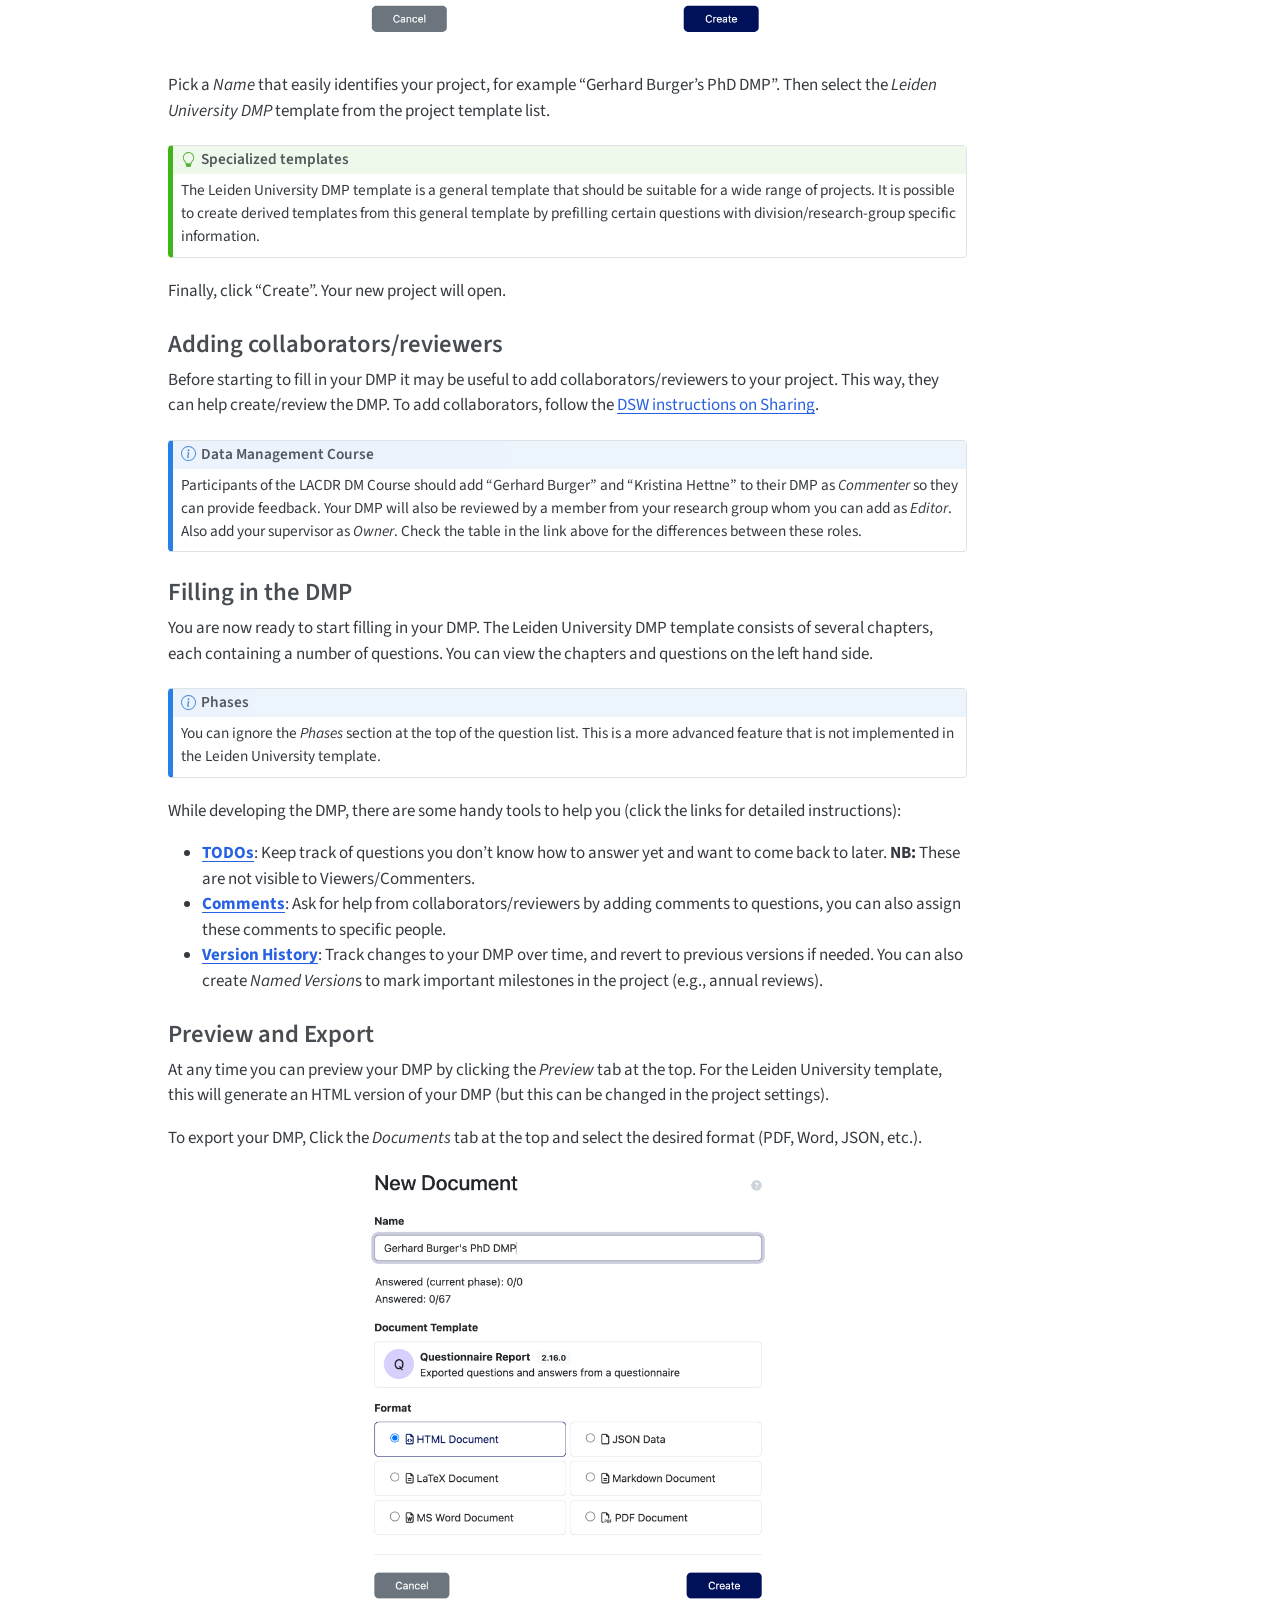
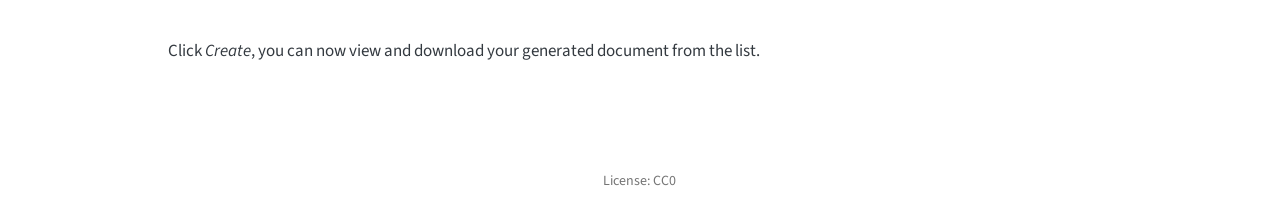
==== commit 0978f949: "deploy: 25cf1119468605e961934e112da312c98a218bbc" ====
--- a/docs/researchers.html
+++ b/docs/researchers.html
@@ -245,6 +245,7 @@
 <p><img src="../includes/screenshots/new-document.png" class="img-fluid quarto-figure quarto-figure-center figure-img" width="400"></p>
 </figure>
 </div>
+<p>Click <em>Create</em>, you can now view and download your generated document from the list.</p>
 
 
 </section>
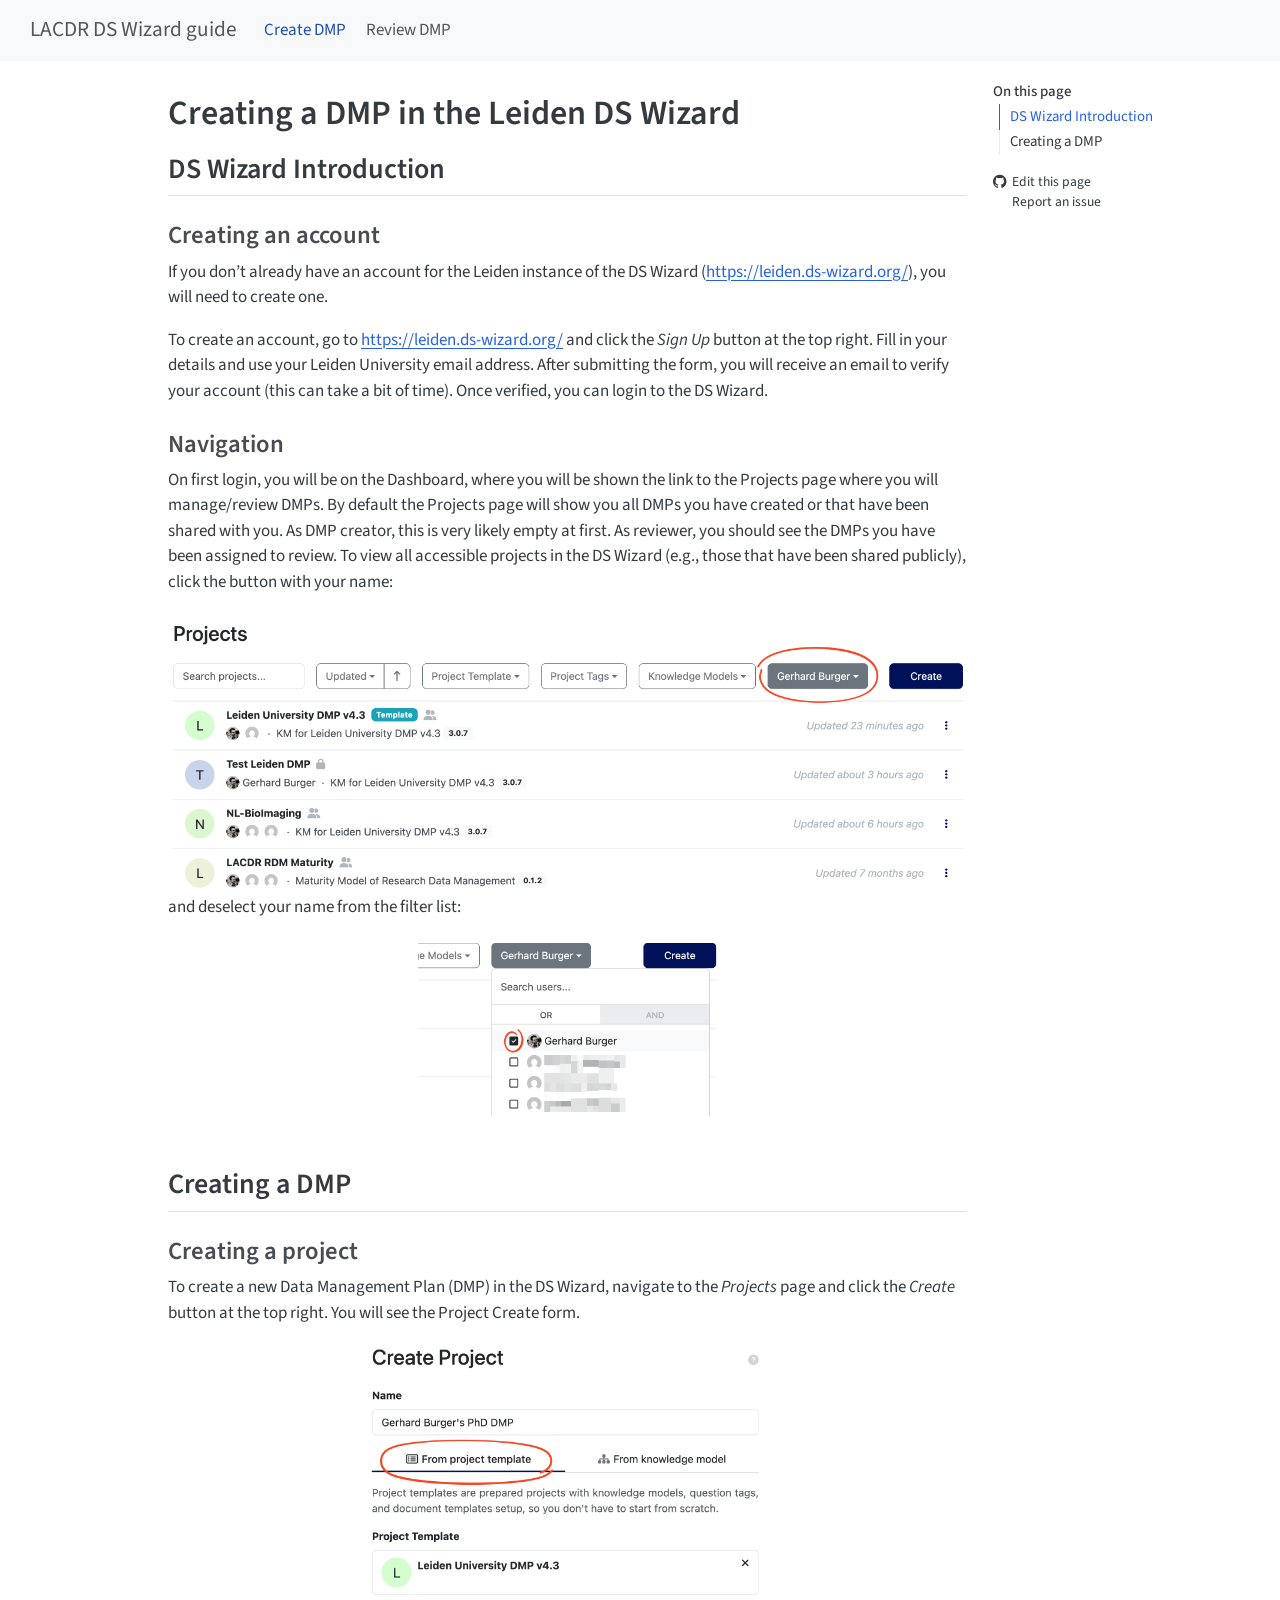
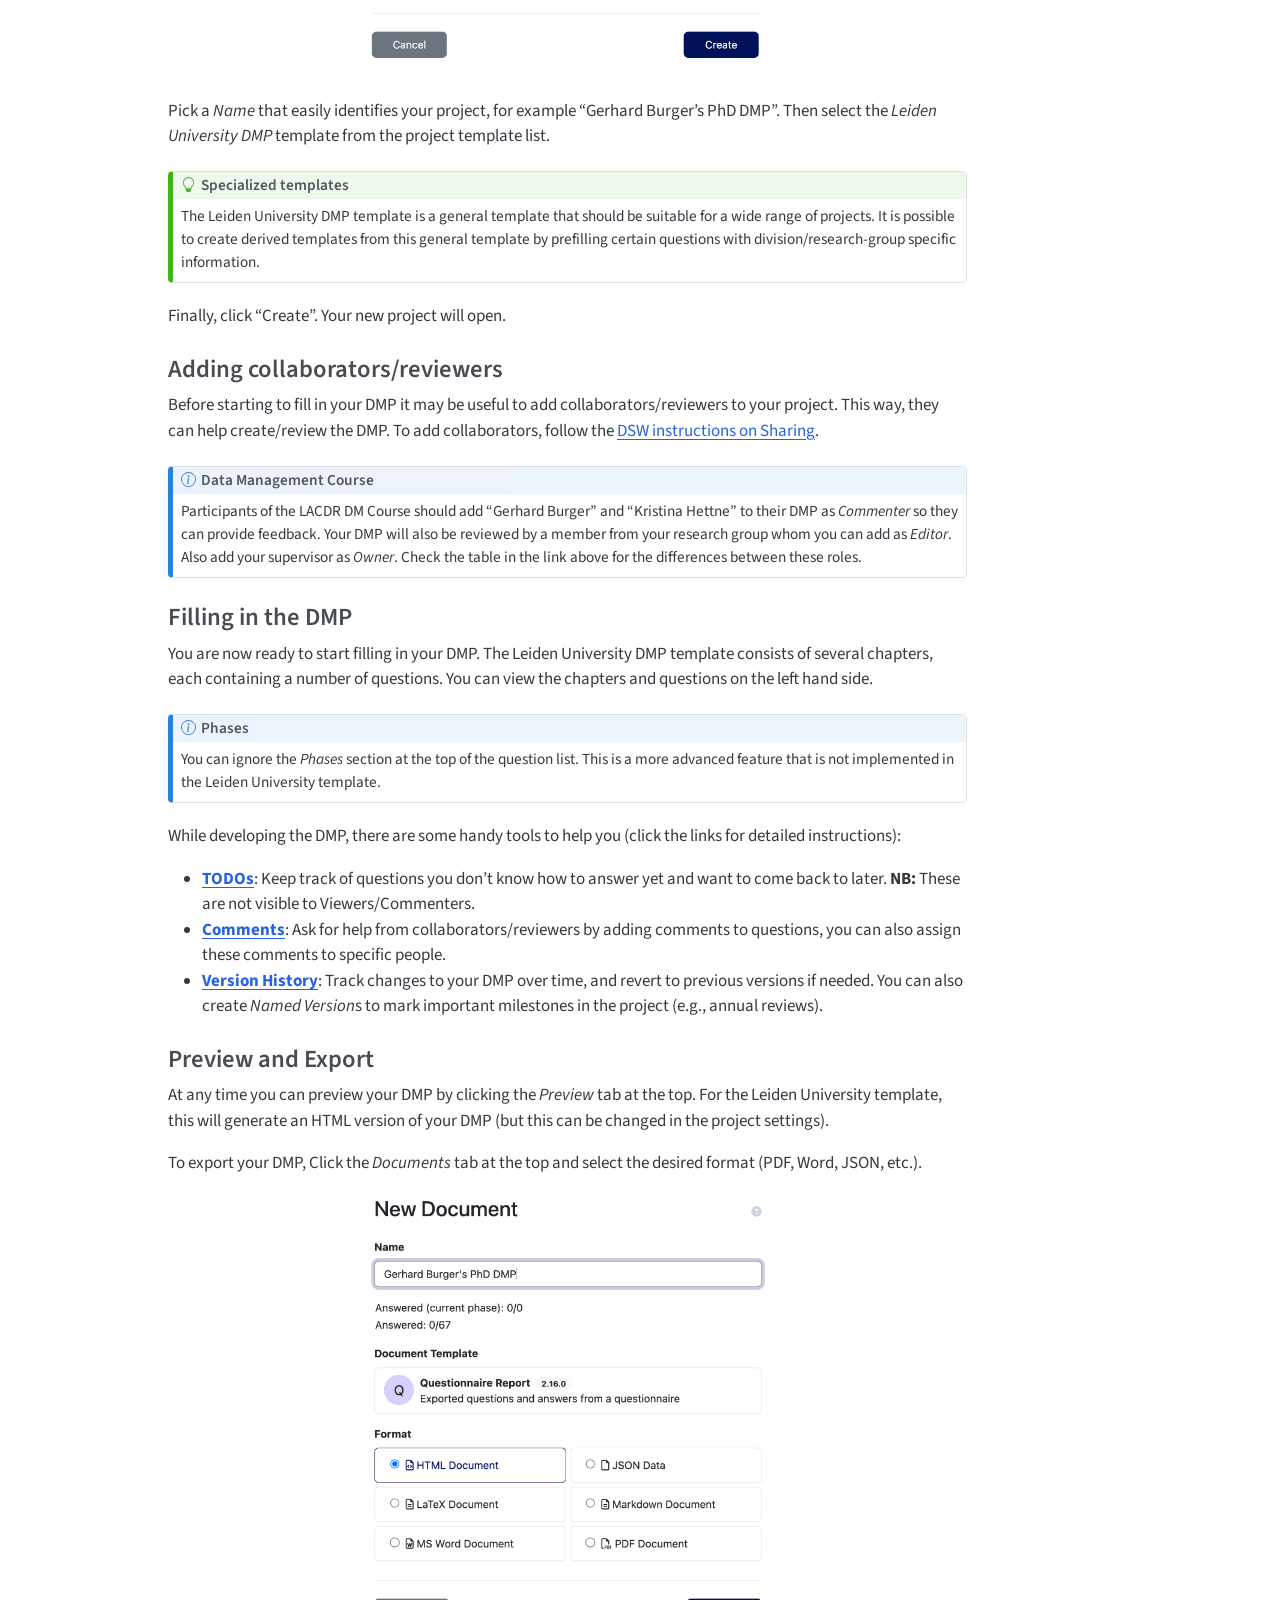
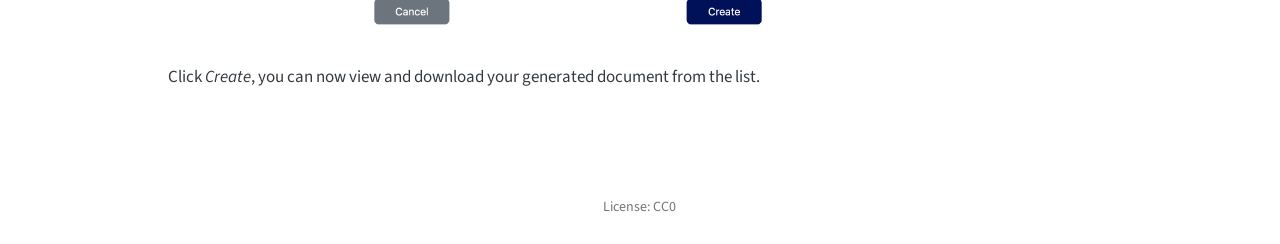
==== commit a6c783fa: "deploy: 30c296b26c17e44a8fe283101481d8ed441ff13f" ====
--- a/docs/researchers.html
+++ b/docs/researchers.html
@@ -68,7 +68,6 @@
     "search-label": "Search"
   }
 }</script>
-<meta name="robots" content="noindex, nofollow">
 
 
 <link rel="stylesheet" href="../styles.css">
@@ -157,11 +156,11 @@
 <section id="creating-an-account" class="level3">
 <h3 class="anchored" data-anchor-id="creating-an-account">Creating an account</h3>
 <p>If you don’t already have an account for the Leiden instance of the DS Wizard (<a href="https://leiden.ds-wizard.org/" class="uri">https://leiden.ds-wizard.org/</a>), you will need to create one.</p>
-<p>To create an account, go to <a href="https://leiden.ds-wizard.org/" class="uri">https://leiden.ds-wizard.org/</a> and click the <em>Sign Up</em> button at the top right. Fill in your details and use your Leiden University email address. After submitting the form, you will receive an email to verify your account. Once verified, you can login to the DS Wizard.</p>
+<p>To create an account, go to <a href="https://leiden.ds-wizard.org/" class="uri">https://leiden.ds-wizard.org/</a> and click the <em>Sign Up</em> button at the top right. Fill in your details and use your Leiden University email address. After submitting the form, you will receive an email to verify your account (this can take a bit of time). Once verified, you can login to the DS Wizard.</p>
 </section>
 <section id="navigation" class="level3">
 <h3 class="anchored" data-anchor-id="navigation">Navigation</h3>
-<p>On first login, you will be on the Dashboard, where you will be shown the link to the Projects page where you will manage/review DMPs. By default the Projects page will show you all DMPs you have created or that have been shared with you. At first this is very likely empty. To view all accessible projects in the DS Wizard, click the button with your name:</p>
+<p>On first login, you will be on the Dashboard, where you will be shown the link to the Projects page where you will manage/review DMPs. By default the Projects page will show you all DMPs you have created or that have been shared with you. As DMP creator, this is very likely empty at first. As reviewer, you should see the DMPs you have been assigned to review. To view all accessible projects in the DS Wizard (e.g., those that have been shared publicly), click the button with your name:</p>
 <p><img src="../includes/screenshots/project-overview.png" class="img-fluid"> and deselect your name from the filter list:</p>
 <div class="quarto-figure quarto-figure-center">
 <figure class="figure">
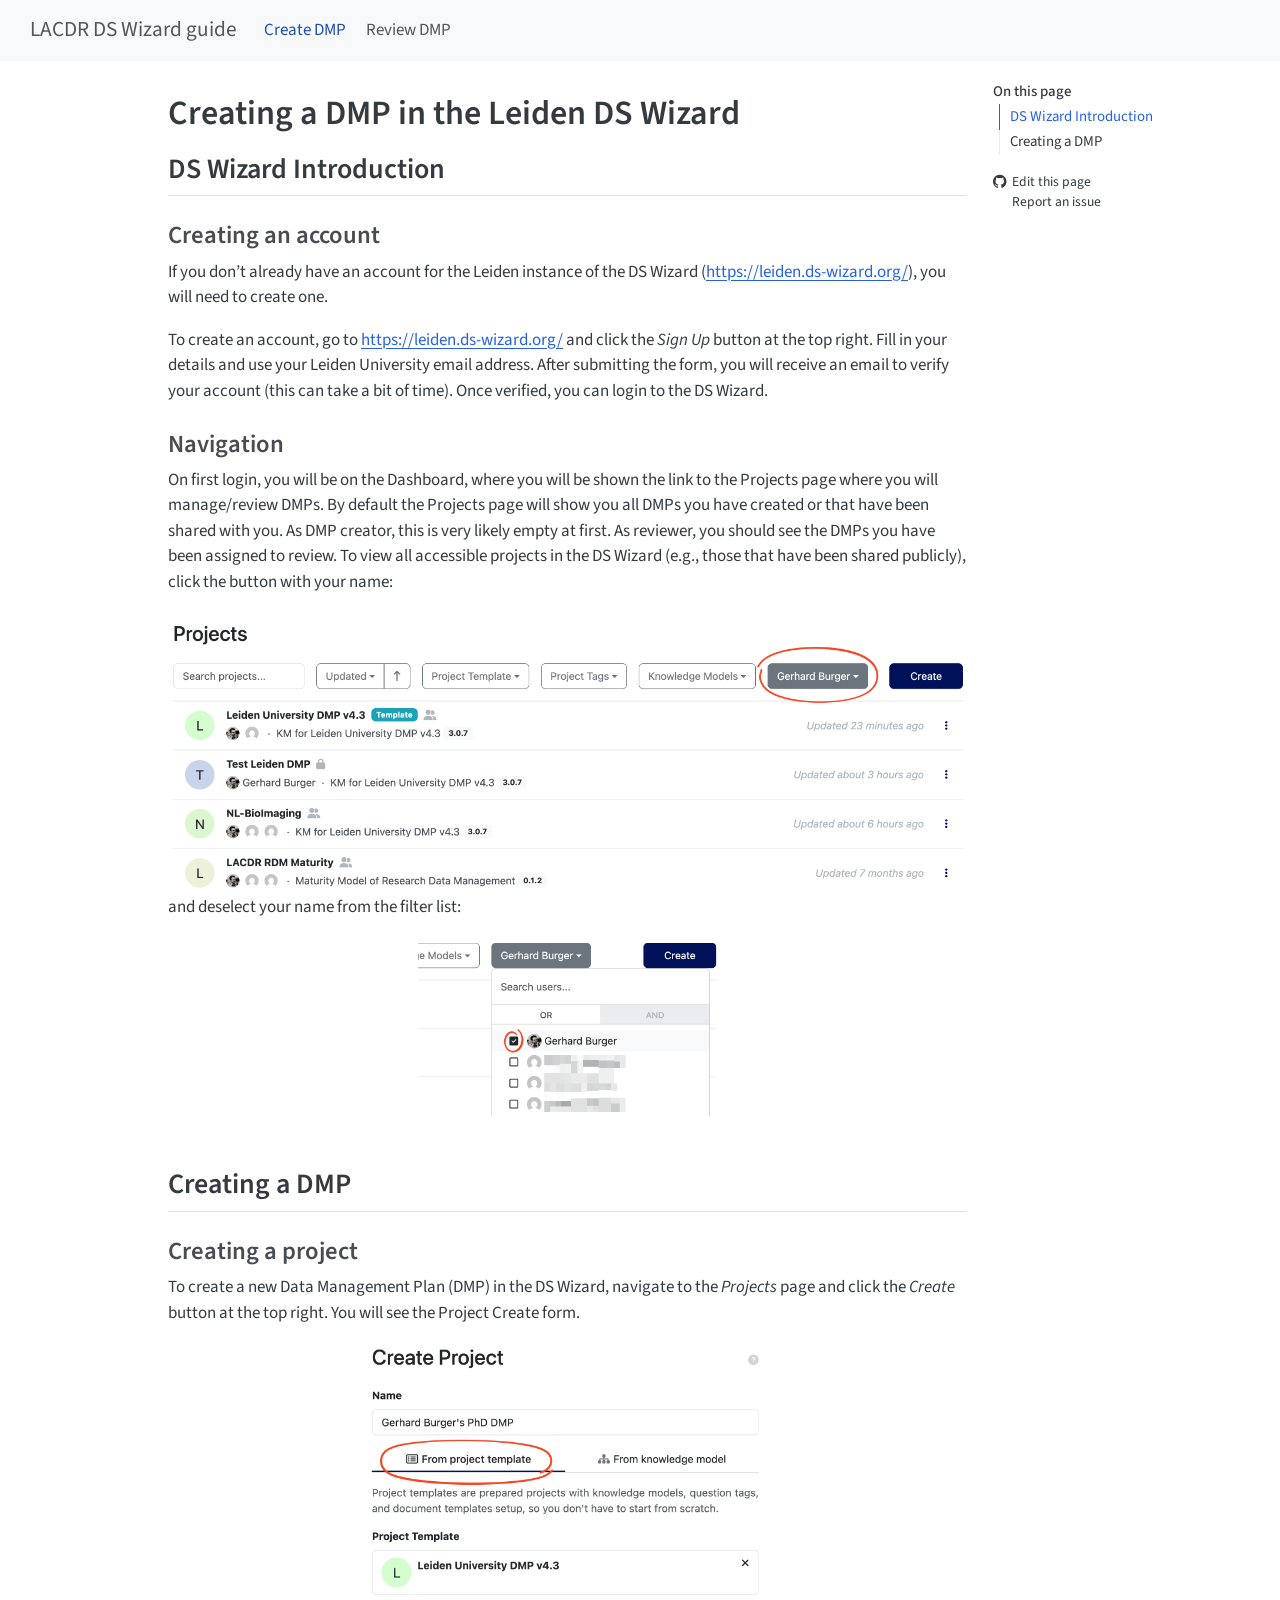
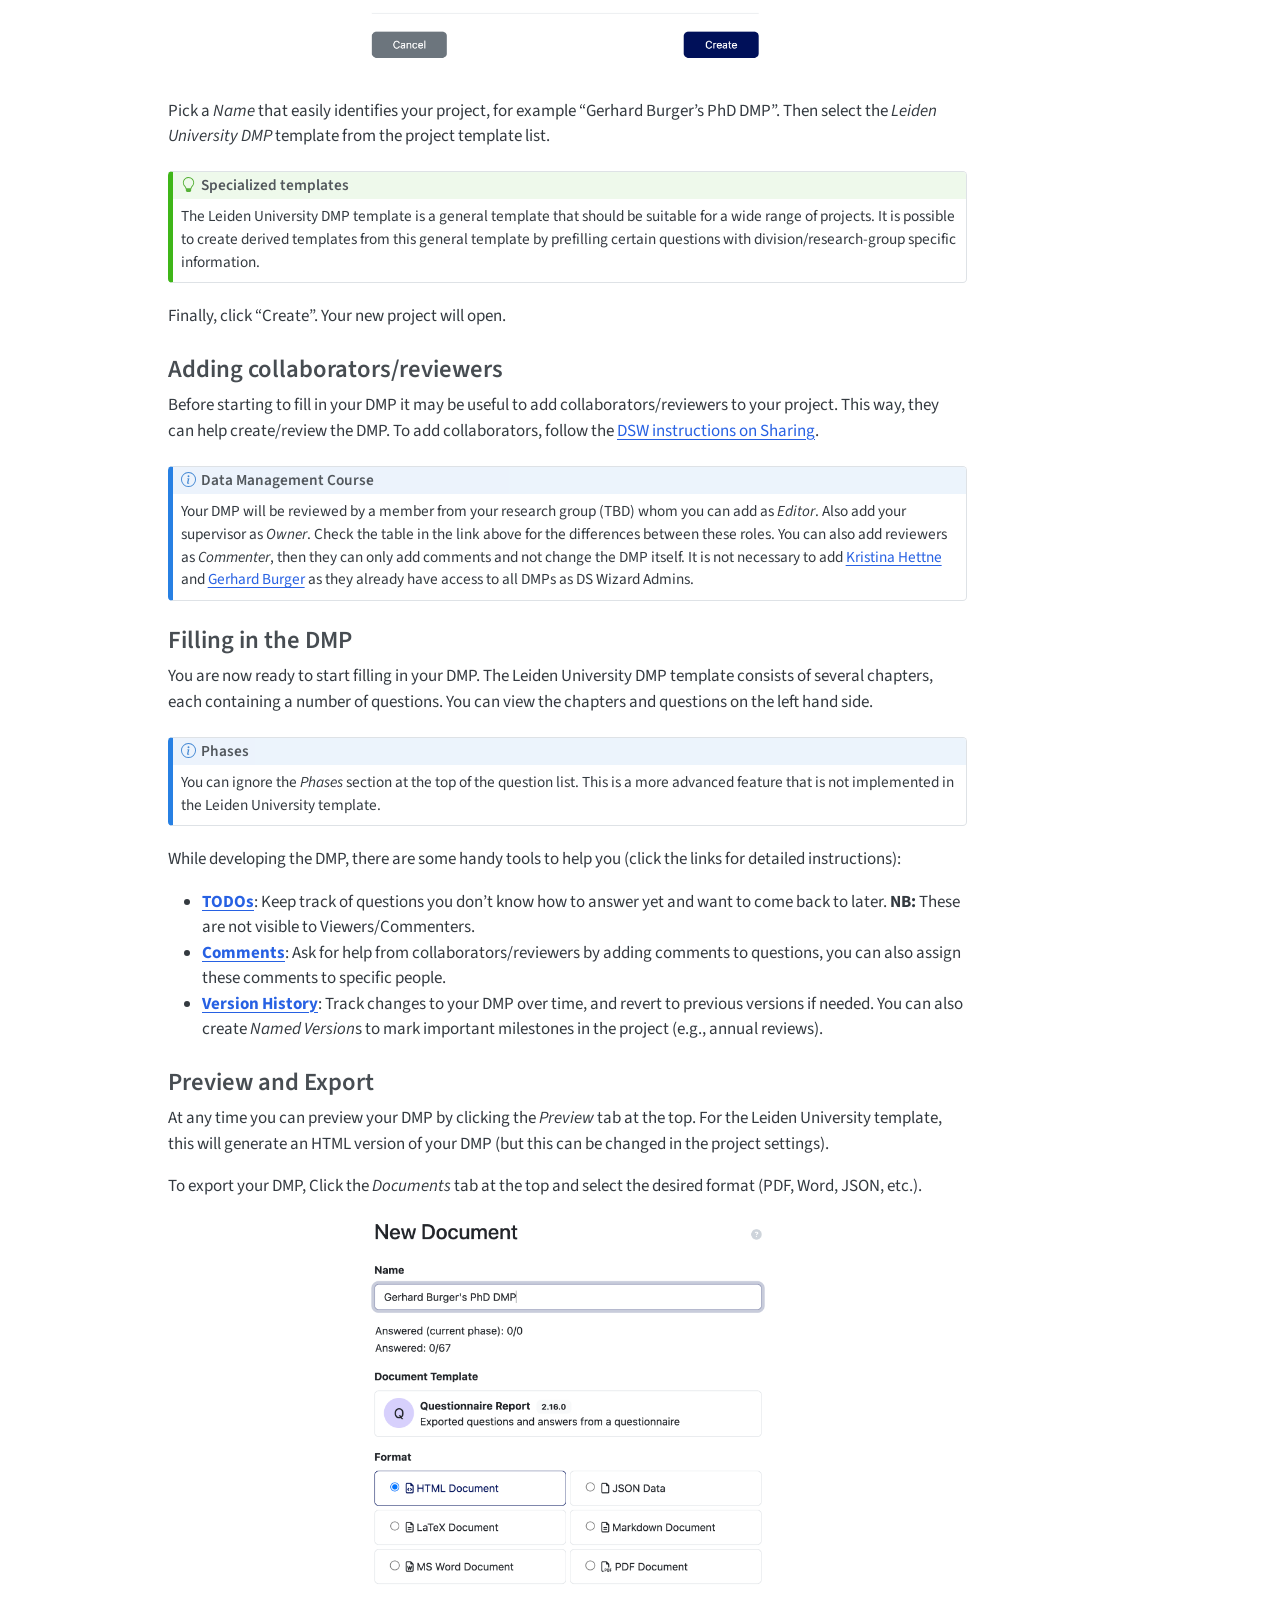
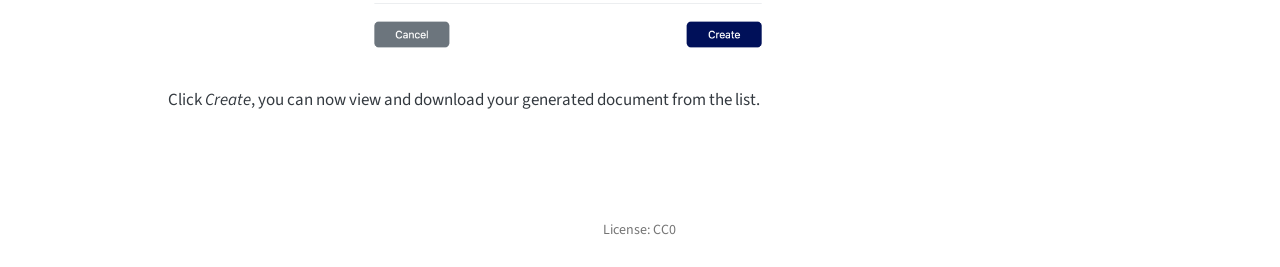
==== commit 00282959: "deploy: d6f71b60d3f00bae7ff7b6249cfbec4d734e42c8" ====
--- a/docs/researchers.html
+++ b/docs/researchers.html
@@ -208,7 +208,7 @@
 </div>
 </div>
 <div class="callout-body-container callout-body">
-<p>Participants of the LACDR DM Course should add “Gerhard Burger” and “Kristina Hettne” to their DMP as <em>Commenter</em> so they can provide feedback. Your DMP will also be reviewed by a member from your research group whom you can add as <em>Editor</em>. Also add your supervisor as <em>Owner</em>. Check the table in the link above for the differences between these roles.</p>
+<p>Your DMP will be reviewed by a member from your research group (TBD) whom you can add as <em>Editor</em>. Also add your supervisor as <em>Owner</em>. Check the table in the link above for the differences between these roles. You can also add reviewers as <em>Commenter</em>, then they can only add comments and not change the DMP itself. It is not necessary to add <a href="mailto:k.m.hettne@library.leidenuniv.nl">Kristina Hettne</a> and <a href="mailto:g.a.burger@lacdr.leidenuniv.nl">Gerhard Burger</a> as they already have access to all DMPs as DS Wizard Admins.</p>
 </div>
 </div>
 </section>
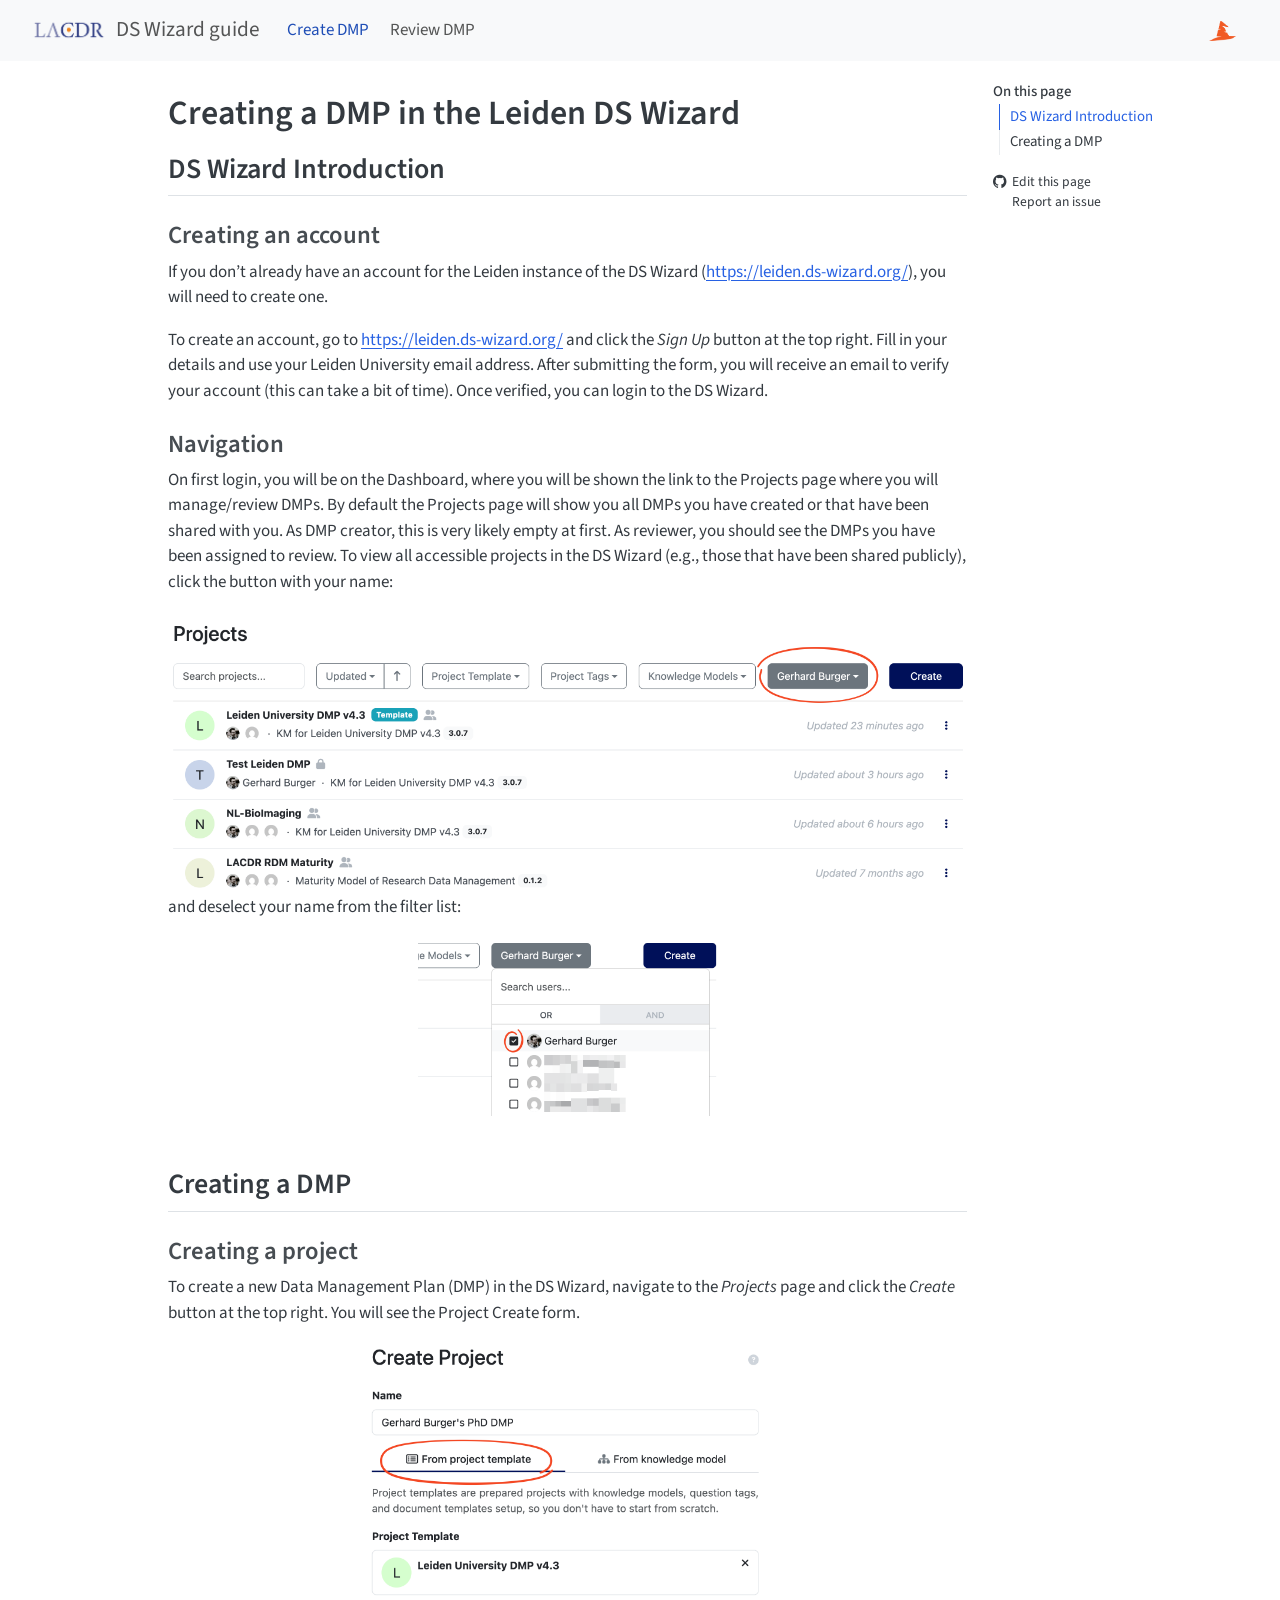
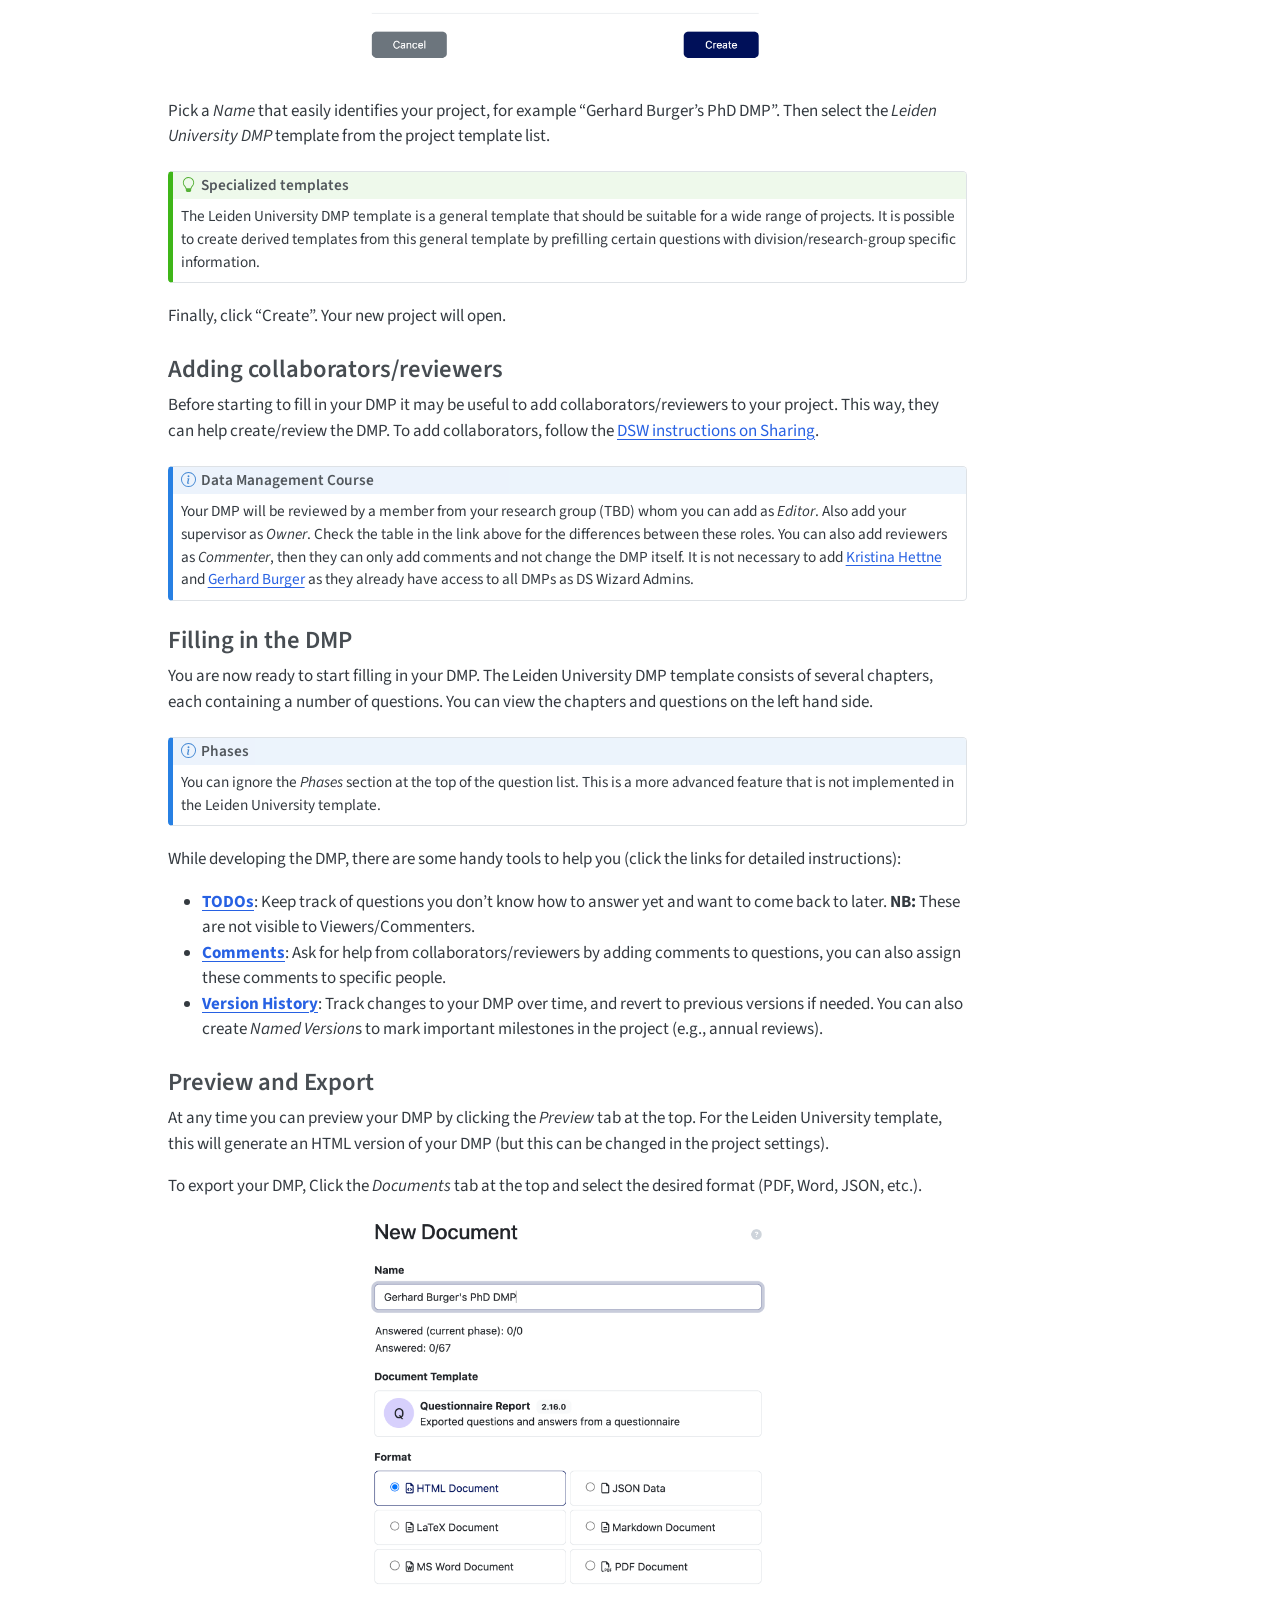
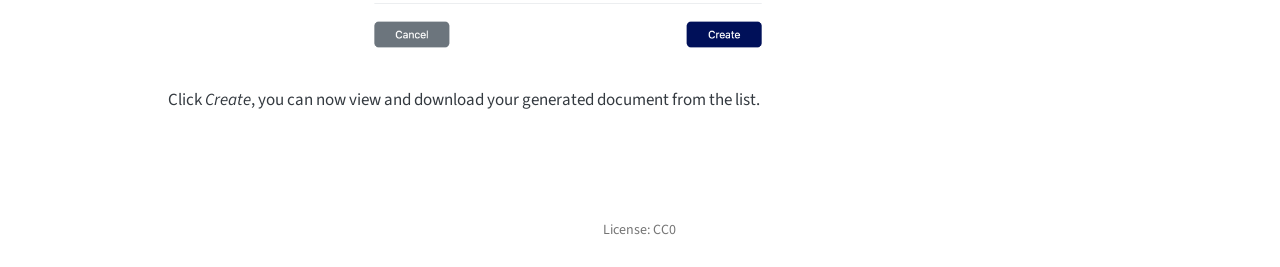
==== commit 501d0951: "deploy: 5bba589b036f6605d0d21b9faf2f9f260c7492b1" ====
--- a/docs/researchers.html
+++ b/docs/researchers.html
@@ -7,7 +7,7 @@
 <meta name="viewport" content="width=device-width, initial-scale=1.0, user-scalable=yes">
 
 
-<title>Creating a DMP in the Leiden DS Wizard – LACDR DS Wizard guide</title>
+<title>Creating a DMP in the Leiden DS Wizard – DS Wizard guide</title>
 <style>
 code{white-space: pre-wrap;}
 span.smallcaps{font-variant: small-caps;}
@@ -80,8 +80,12 @@
     <nav class="navbar navbar-expand-lg " data-bs-theme="dark">
       <div class="navbar-container container-fluid">
       <div class="navbar-brand-container mx-auto">
+    <a href="../index.html" class="navbar-brand navbar-brand-logo">
+    <img src="../includes/images/lacdr_logo.png" alt="" class="navbar-logo light-content">
+    <img src="../includes/images/lacdr_logo.png" alt="" class="navbar-logo dark-content">
+    </a>
     <a class="navbar-brand" href="../index.html">
-    <span class="navbar-title">LACDR DS Wizard guide</span>
+    <span class="navbar-title">DS Wizard guide</span>
     </a>
   </div>
             <div id="quarto-search" class="" title="Search"></div>
@@ -99,11 +103,20 @@
 <span class="menu-text">Review DMP</span></a>
   </li>  
 </ul>
+            <ul class="navbar-nav navbar-nav-scroll ms-auto">
+  <li class="nav-item">
+    <a class="nav-link" href="https://leiden.ds-wizard.org/"> 
+<span class="menu-text"><img src="../includes/images/dsw-logo-icon-crop.png" style="height:1.2em"></span></a>
+  </li>  
+</ul>
           </div> <!-- /navcollapse -->
             <div class="quarto-navbar-tools">
 </div>
       </div> <!-- /container-fluid -->
     </nav>
+  <div id="quarto-announcement" data-announcement-id="b451476e47e2ef0d03ab37ab3e196e5b" class="alert alert-warning hidden"><i class="bi bi-exclamation-circle quarto-announcement-icon"></i><div class="quarto-announcement-content">
+<p><strong>Work in Progress</strong> - Please report issues and suggest improvements using the Github links in the side bar.</p>
+</div><i class="bi bi-x-lg quarto-announcement-action"></i></div>
 </header>
 <!-- content -->
 <div id="quarto-content" class="quarto-container page-columns page-rows-contents page-layout-article page-navbar">
--- a/styles.css
+++ b/styles.css
@@ -1,3 +1,19 @@
 .flushright {
    text-align: right;
 }
+
+.btn-action-primary {
+  color: white;
+  background-color: #447099;
+}
+
+.btn-action-primary:hover {
+  background-color: #305775;
+  color: white;
+}
+
+.btn-action {
+  min-width: 165px;
+  border-radius: 30px;
+  border: none;
+}
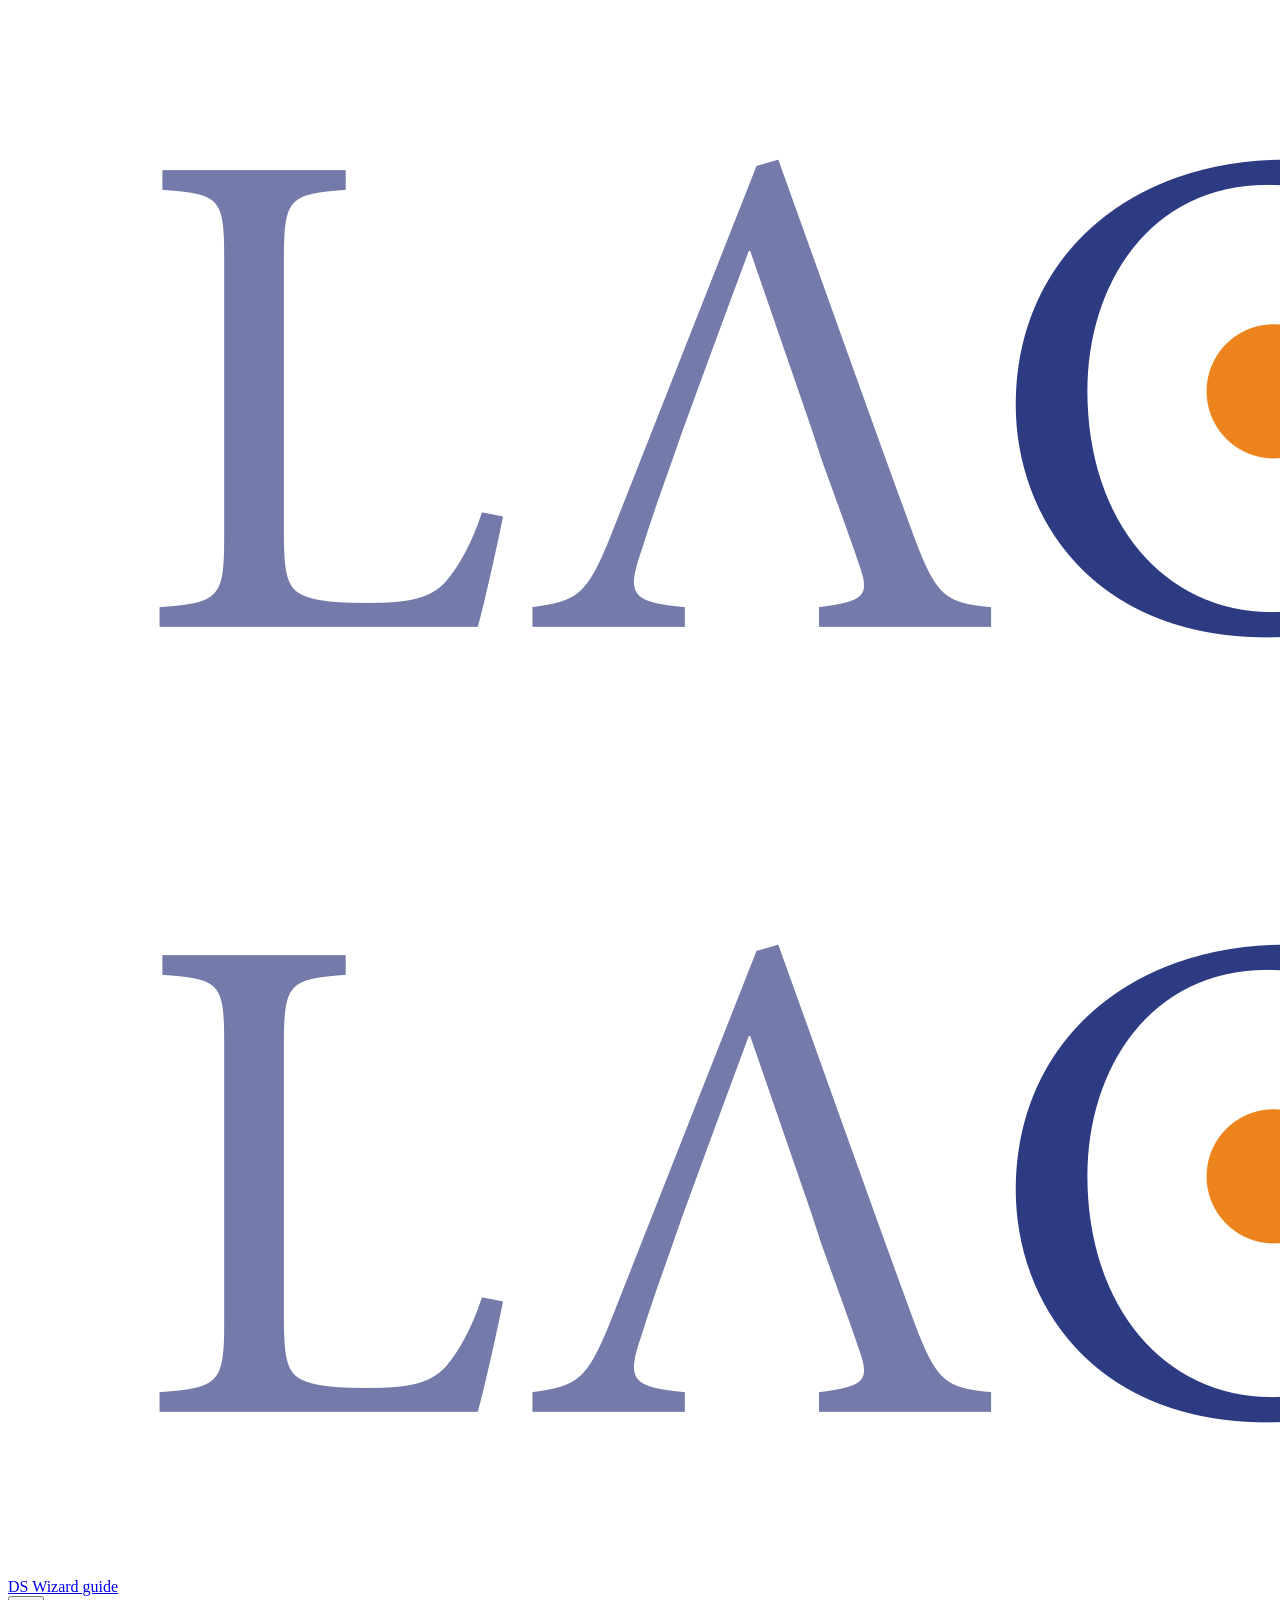
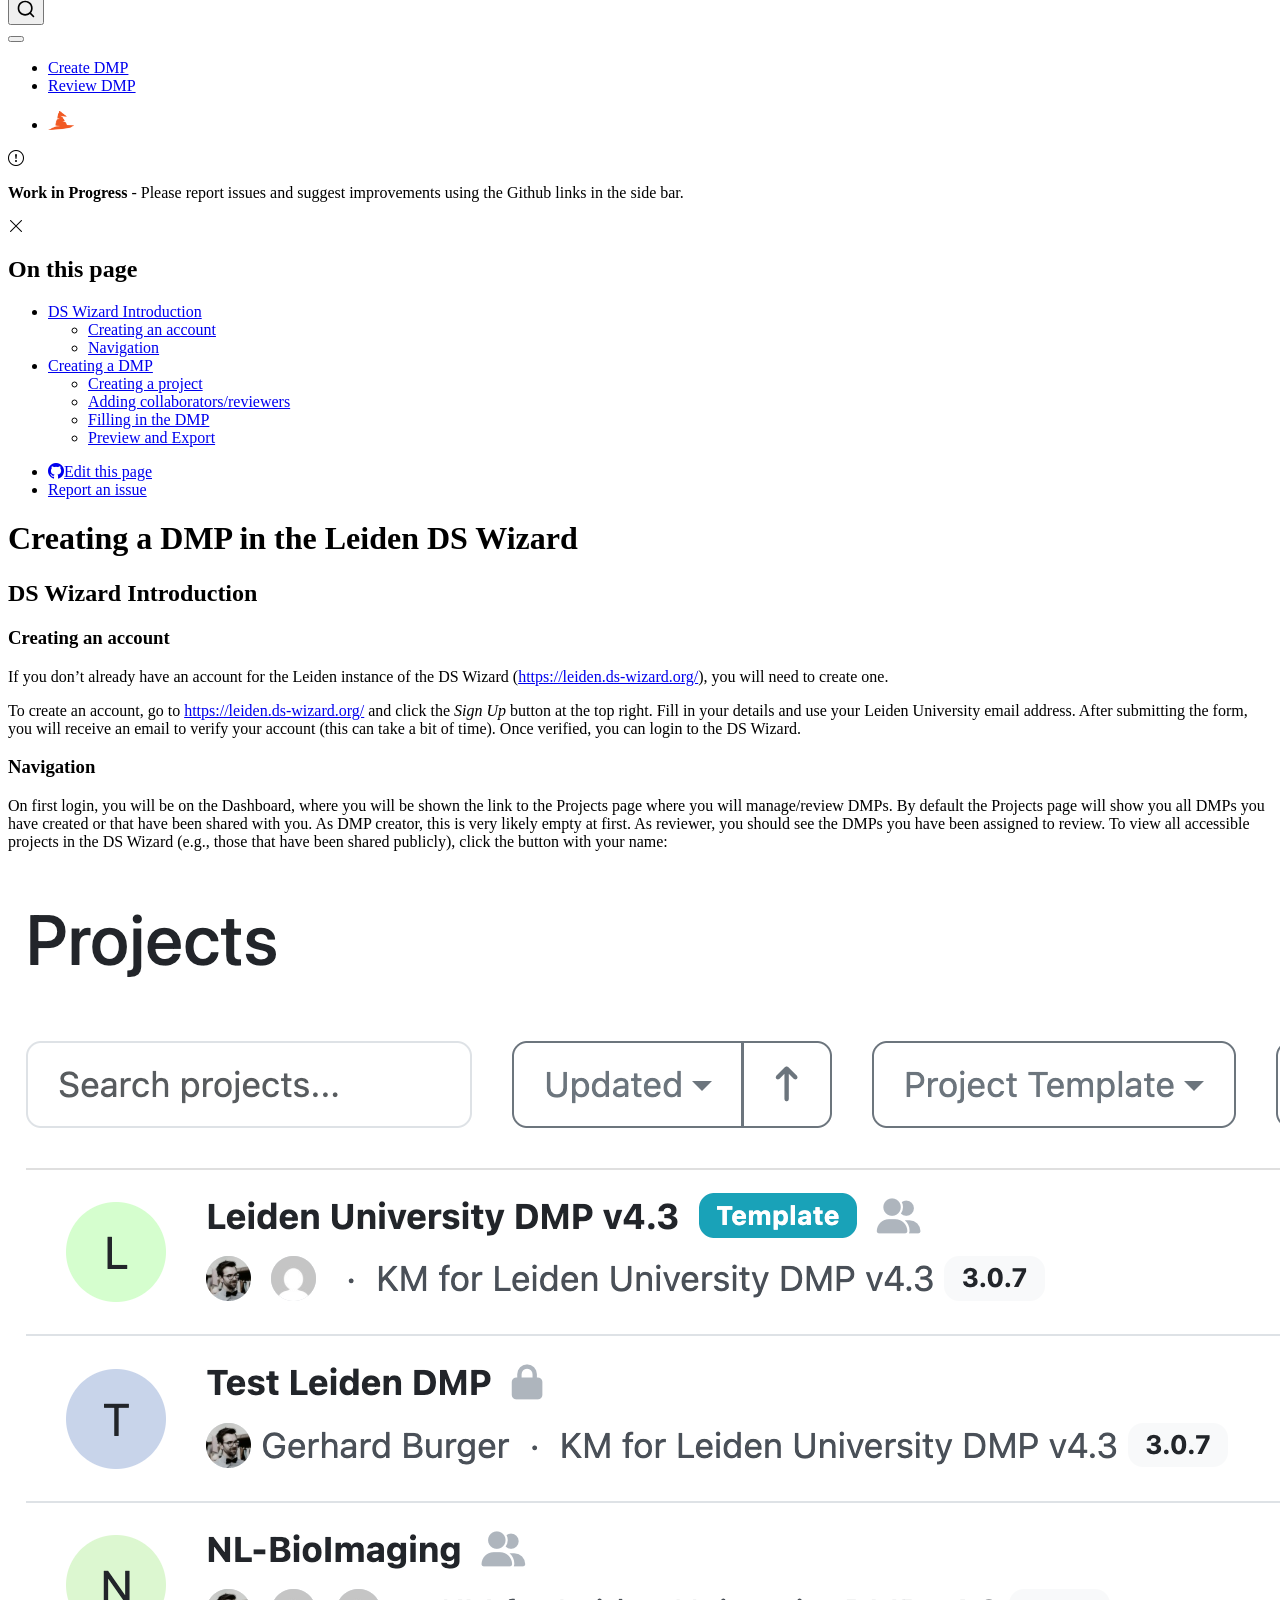
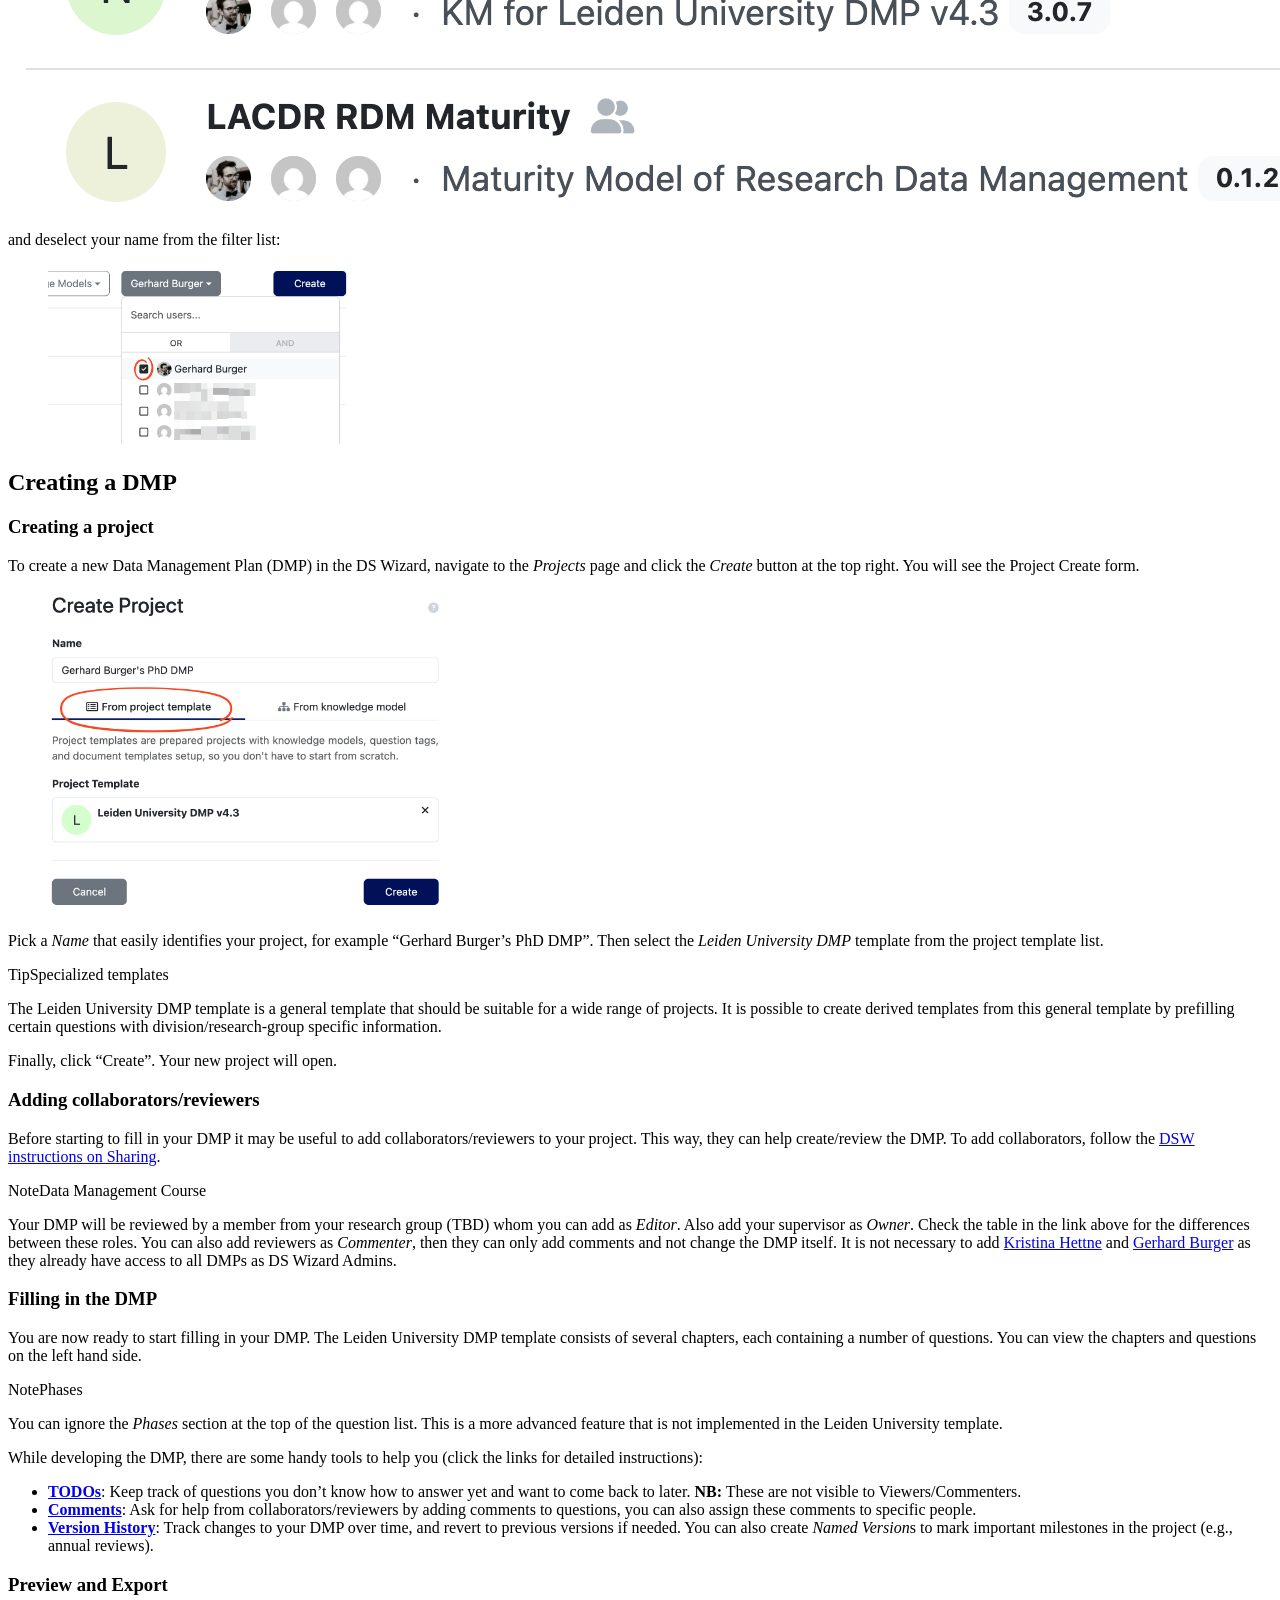
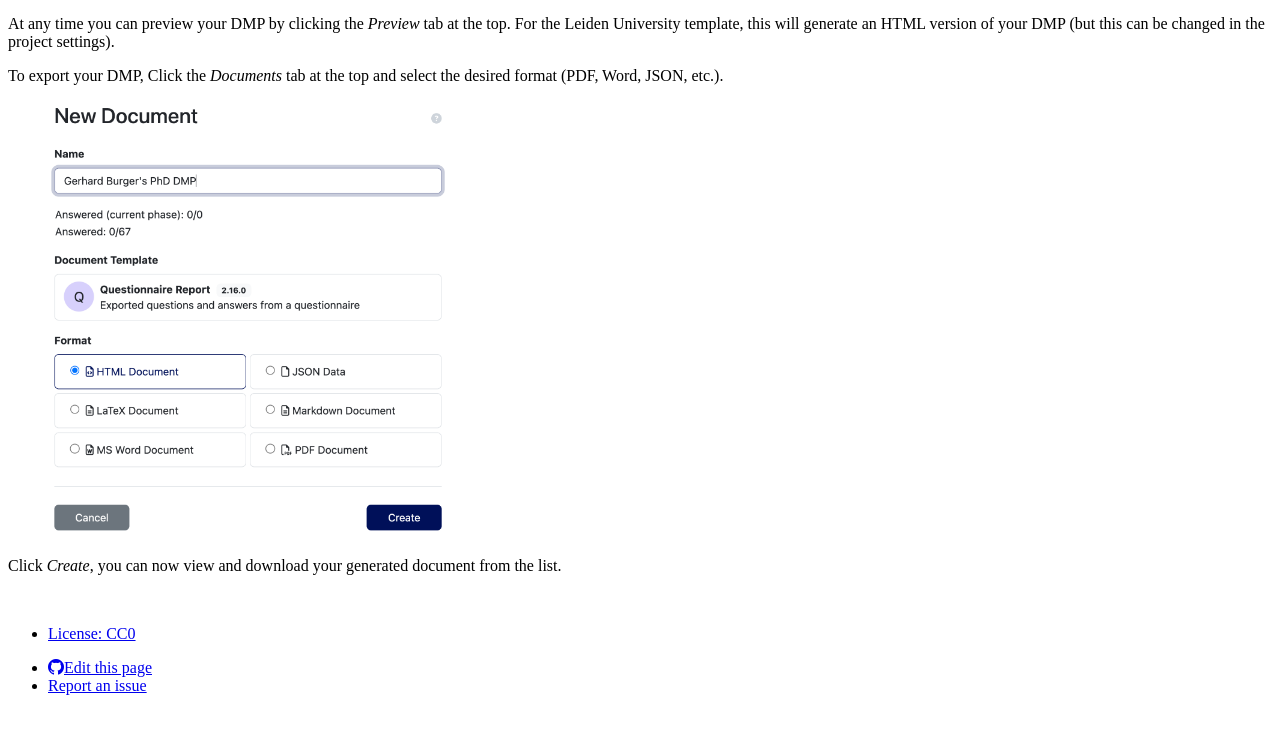
==== commit 2e705815: "deploy: e7b065ea284e3aaa200b9f206de62f177ee8aa60" ====
--- a/docs/researchers.html
+++ b/docs/researchers.html
@@ -2,13 +2,16 @@
 <html xmlns="http://www.w3.org/1999/xhtml" lang="en" xml:lang="en"><head>
 
 <meta charset="utf-8">
-<meta name="generator" content="quarto-1.8.27">
+<meta name="generator" content="quarto-1.9.38">
 
 <meta name="viewport" content="width=device-width, initial-scale=1.0, user-scalable=yes">
 
 
 <title>Creating a DMP in the Leiden DS Wizard – DS Wizard guide</title>
 <style>
+/* Default styles provided by pandoc.
+** See https://pandoc.org/MANUAL.html#variables-for-html for config info.
+*/
 code{white-space: pre-wrap;}
 span.smallcaps{font-variant: small-caps;}
 div.columns{display: flex; gap: min(4vw, 1.5em);}
@@ -32,15 +35,14 @@
 <meta name="quarto:offset" content="../">
 <script src="../site_libs/quarto-html/quarto.js" type="module"></script>
 <script src="../site_libs/quarto-html/tabsets/tabsets.js" type="module"></script>
-<script src="../site_libs/quarto-html/axe/axe-check.js" type="module"></script>
 <script src="../site_libs/quarto-html/popper.min.js"></script>
 <script src="../site_libs/quarto-html/tippy.umd.min.js"></script>
 <script src="../site_libs/quarto-html/anchor.min.js"></script>
 <link href="../site_libs/quarto-html/tippy.css" rel="stylesheet">
-<link href="../site_libs/quarto-html/quarto-syntax-highlighting-ed96de9b727972fe78a7b5d16c58bf87.css" rel="stylesheet" id="quarto-text-highlighting-styles">
+<link href="../site_libs/quarto-html/quarto-syntax-highlighting-15634bcf2e68342d4ad2dfa704d543f6.css" rel="stylesheet" id="quarto-text-highlighting-styles">
 <script src="../site_libs/bootstrap/bootstrap.min.js"></script>
 <link href="../site_libs/bootstrap/bootstrap-icons.css" rel="stylesheet">
-<link href="../site_libs/bootstrap/bootstrap-0b37c64f34216b628666a8dac638b53b.min.css" rel="stylesheet" append-hash="true" id="quarto-bootstrap" data-mode="light">
+<link href="../site_libs/bootstrap/bootstrap-bba5ebae505b5c03f3f0d8040a416a6b.min.css" rel="stylesheet" append-hash="true" id="quarto-bootstrap" data-mode="light">
 <script id="quarto-search-options" type="application/json">{
   "location": "navbar",
   "copy-button": false,
--- a/site_libs/quarto-html/quarto-syntax-highlighting-15634bcf2e68342d4ad2dfa704d543f6.css
+++ b/site_libs/quarto-html/quarto-syntax-highlighting-15634bcf2e68342d4ad2dfa704d543f6.css
@@ -0,0 +1,236 @@
+/* quarto syntax highlight colors */
+:root {
+  --quarto-hl-ot-color: #003B4F;
+  --quarto-hl-at-color: #657422;
+  --quarto-hl-ss-color: #20794D;
+  --quarto-hl-an-color: #5E5E5E;
+  --quarto-hl-fu-color: #4758AB;
+  --quarto-hl-st-color: #20794D;
+  --quarto-hl-cf-color: #003B4F;
+  --quarto-hl-op-color: #5E5E5E;
+  --quarto-hl-er-color: #AD0000;
+  --quarto-hl-bn-color: #AD0000;
+  --quarto-hl-al-color: #AD0000;
+  --quarto-hl-va-color: #111111;
+  --quarto-hl-bu-color: inherit;
+  --quarto-hl-ex-color: inherit;
+  --quarto-hl-pp-color: #AD0000;
+  --quarto-hl-in-color: #5E5E5E;
+  --quarto-hl-vs-color: #20794D;
+  --quarto-hl-wa-color: #5E5E5E;
+  --quarto-hl-do-color: #5E5E5E;
+  --quarto-hl-im-color: #00769E;
+  --quarto-hl-ch-color: #20794D;
+  --quarto-hl-dt-color: #AD0000;
+  --quarto-hl-fl-color: #AD0000;
+  --quarto-hl-co-color: #5E5E5E;
+  --quarto-hl-cv-color: #5E5E5E;
+  --quarto-hl-cn-color: #8f5902;
+  --quarto-hl-sc-color: #5E5E5E;
+  --quarto-hl-dv-color: #AD0000;
+  --quarto-hl-kw-color: #003B4F;
+}
+
+/* other quarto variables */
+:root {
+  --quarto-font-monospace: SFMono-Regular, Menlo, Monaco, Consolas, "Liberation Mono", "Courier New", monospace;
+}
+
+/* syntax highlight based on Pandoc's rules */
+pre > code.sourceCode > span {
+  color: #003B4F;
+}
+
+code.sourceCode > span {
+  color: #003B4F;
+}
+
+div.sourceCode,
+div.sourceCode pre.sourceCode {
+  color: #003B4F;
+}
+
+/* Normal */
+code span {
+  color: #003B4F;
+}
+
+/* Alert */
+code span.al {
+  color: #AD0000;
+  font-style: inherit;
+}
+
+/* Annotation */
+code span.an {
+  color: #5E5E5E;
+  font-style: inherit;
+}
+
+/* Attribute */
+code span.at {
+  color: #657422;
+  font-style: inherit;
+}
+
+/* BaseN */
+code span.bn {
+  color: #AD0000;
+  font-style: inherit;
+}
+
+/* BuiltIn */
+code span.bu {
+  font-style: inherit;
+}
+
+/* ControlFlow */
+code span.cf {
+  color: #003B4F;
+  font-weight: bold;
+  font-style: inherit;
+}
+
+/* Char */
+code span.ch {
+  color: #20794D;
+  font-style: inherit;
+}
+
+/* Constant */
+code span.cn {
+  color: #8f5902;
+  font-style: inherit;
+}
+
+/* Comment */
+code span.co {
+  color: #5E5E5E;
+  font-style: inherit;
+}
+
+/* CommentVar */
+code span.cv {
+  color: #5E5E5E;
+  font-style: italic;
+}
+
+/* Documentation */
+code span.do {
+  color: #5E5E5E;
+  font-style: italic;
+}
+
+/* DataType */
+code span.dt {
+  color: #AD0000;
+  font-style: inherit;
+}
+
+/* DecVal */
+code span.dv {
+  color: #AD0000;
+  font-style: inherit;
+}
+
+/* Error */
+code span.er {
+  color: #AD0000;
+  font-style: inherit;
+}
+
+/* Extension */
+code span.ex {
+  font-style: inherit;
+}
+
+/* Float */
+code span.fl {
+  color: #AD0000;
+  font-style: inherit;
+}
+
+/* Function */
+code span.fu {
+  color: #4758AB;
+  font-style: inherit;
+}
+
+/* Import */
+code span.im {
+  color: #00769E;
+  font-style: inherit;
+}
+
+/* Information */
+code span.in {
+  color: #5E5E5E;
+  font-style: inherit;
+}
+
+/* Keyword */
+code span.kw {
+  color: #003B4F;
+  font-weight: bold;
+  font-style: inherit;
+}
+
+/* Operator */
+code span.op {
+  color: #5E5E5E;
+  font-style: inherit;
+}
+
+/* Other */
+code span.ot {
+  color: #003B4F;
+  font-style: inherit;
+}
+
+/* Preprocessor */
+code span.pp {
+  color: #AD0000;
+  font-style: inherit;
+}
+
+/* SpecialChar */
+code span.sc {
+  color: #5E5E5E;
+  font-style: inherit;
+}
+
+/* SpecialString */
+code span.ss {
+  color: #20794D;
+  font-style: inherit;
+}
+
+/* String */
+code span.st {
+  color: #20794D;
+  font-style: inherit;
+}
+
+/* Variable */
+code span.va {
+  color: #111111;
+  font-style: inherit;
+}
+
+/* VerbatimString */
+code span.vs {
+  color: #20794D;
+  font-style: inherit;
+}
+
+/* Warning */
+code span.wa {
+  color: #5E5E5E;
+  font-style: italic;
+}
+
+.prevent-inlining {
+  content: "</";
+}
+
+/*# sourceMappingURL=f23921c56f73e400b49028c9186a1aa0.css.map */
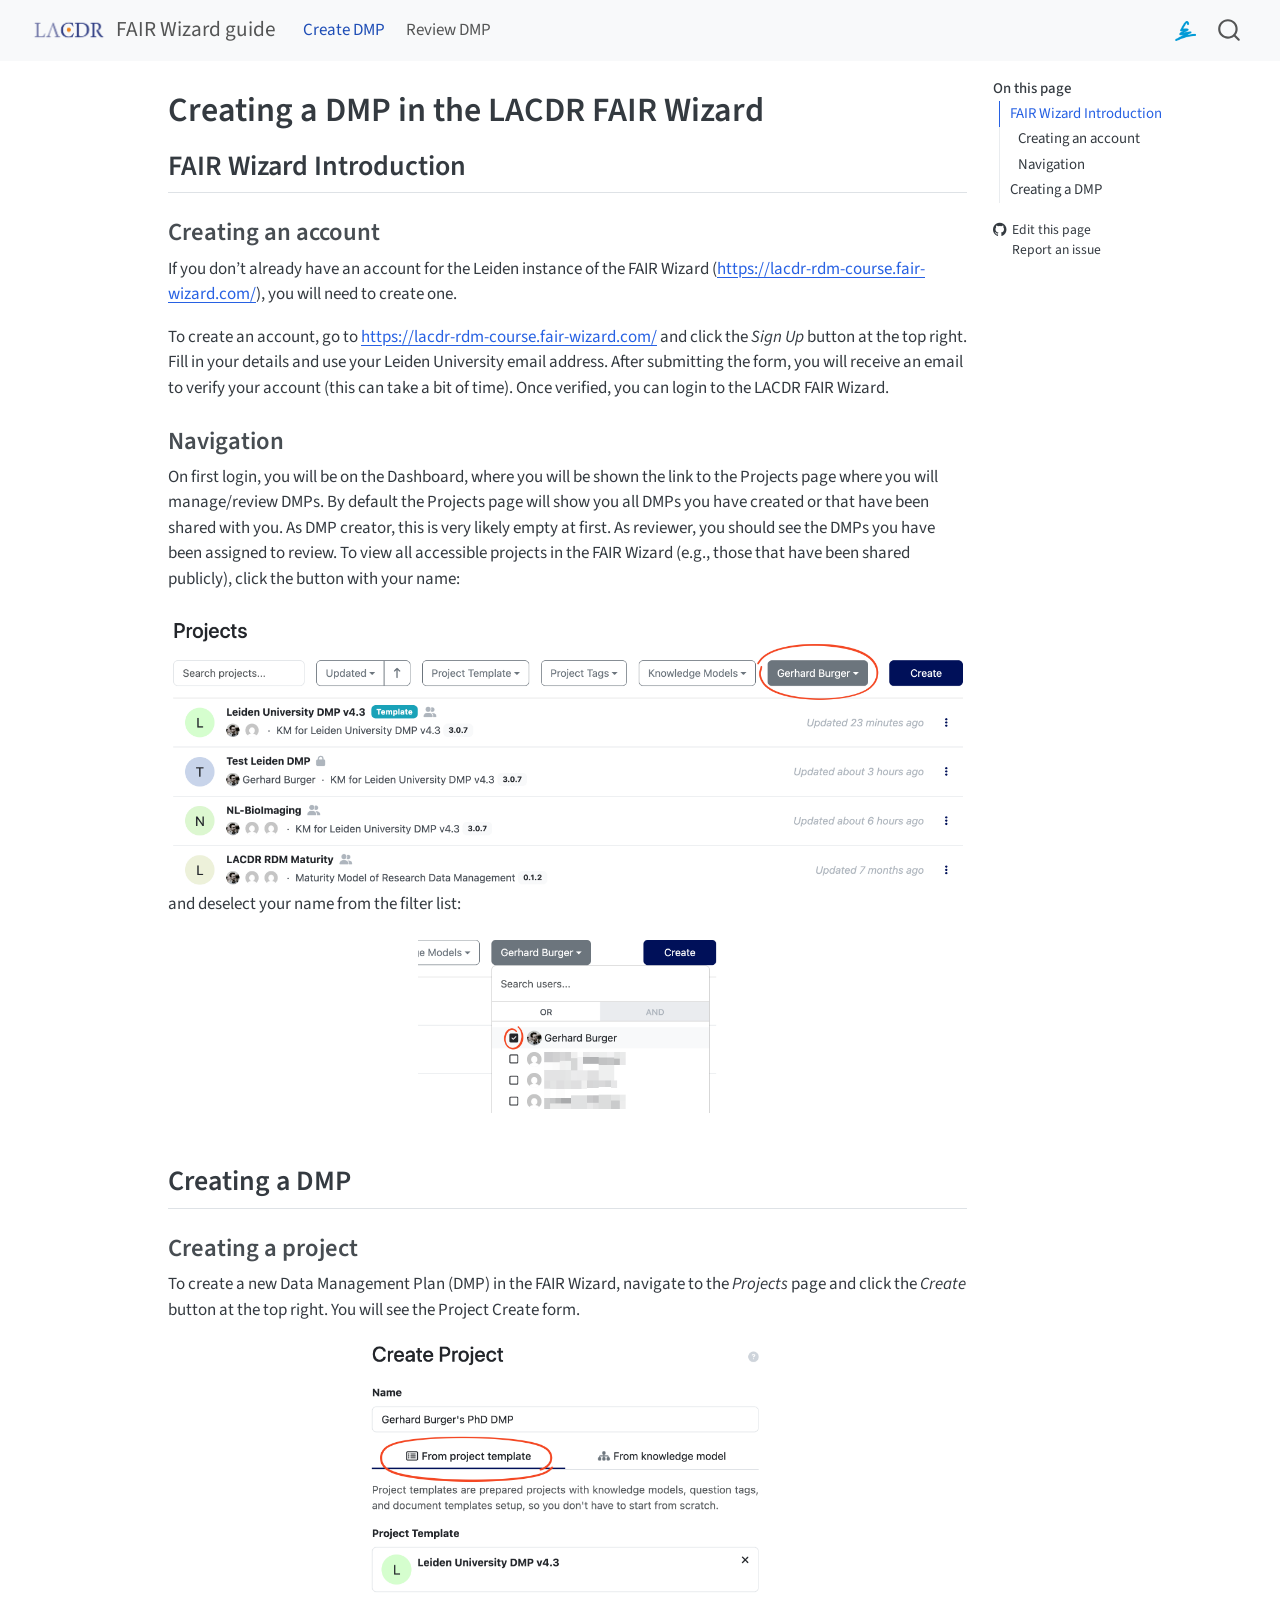
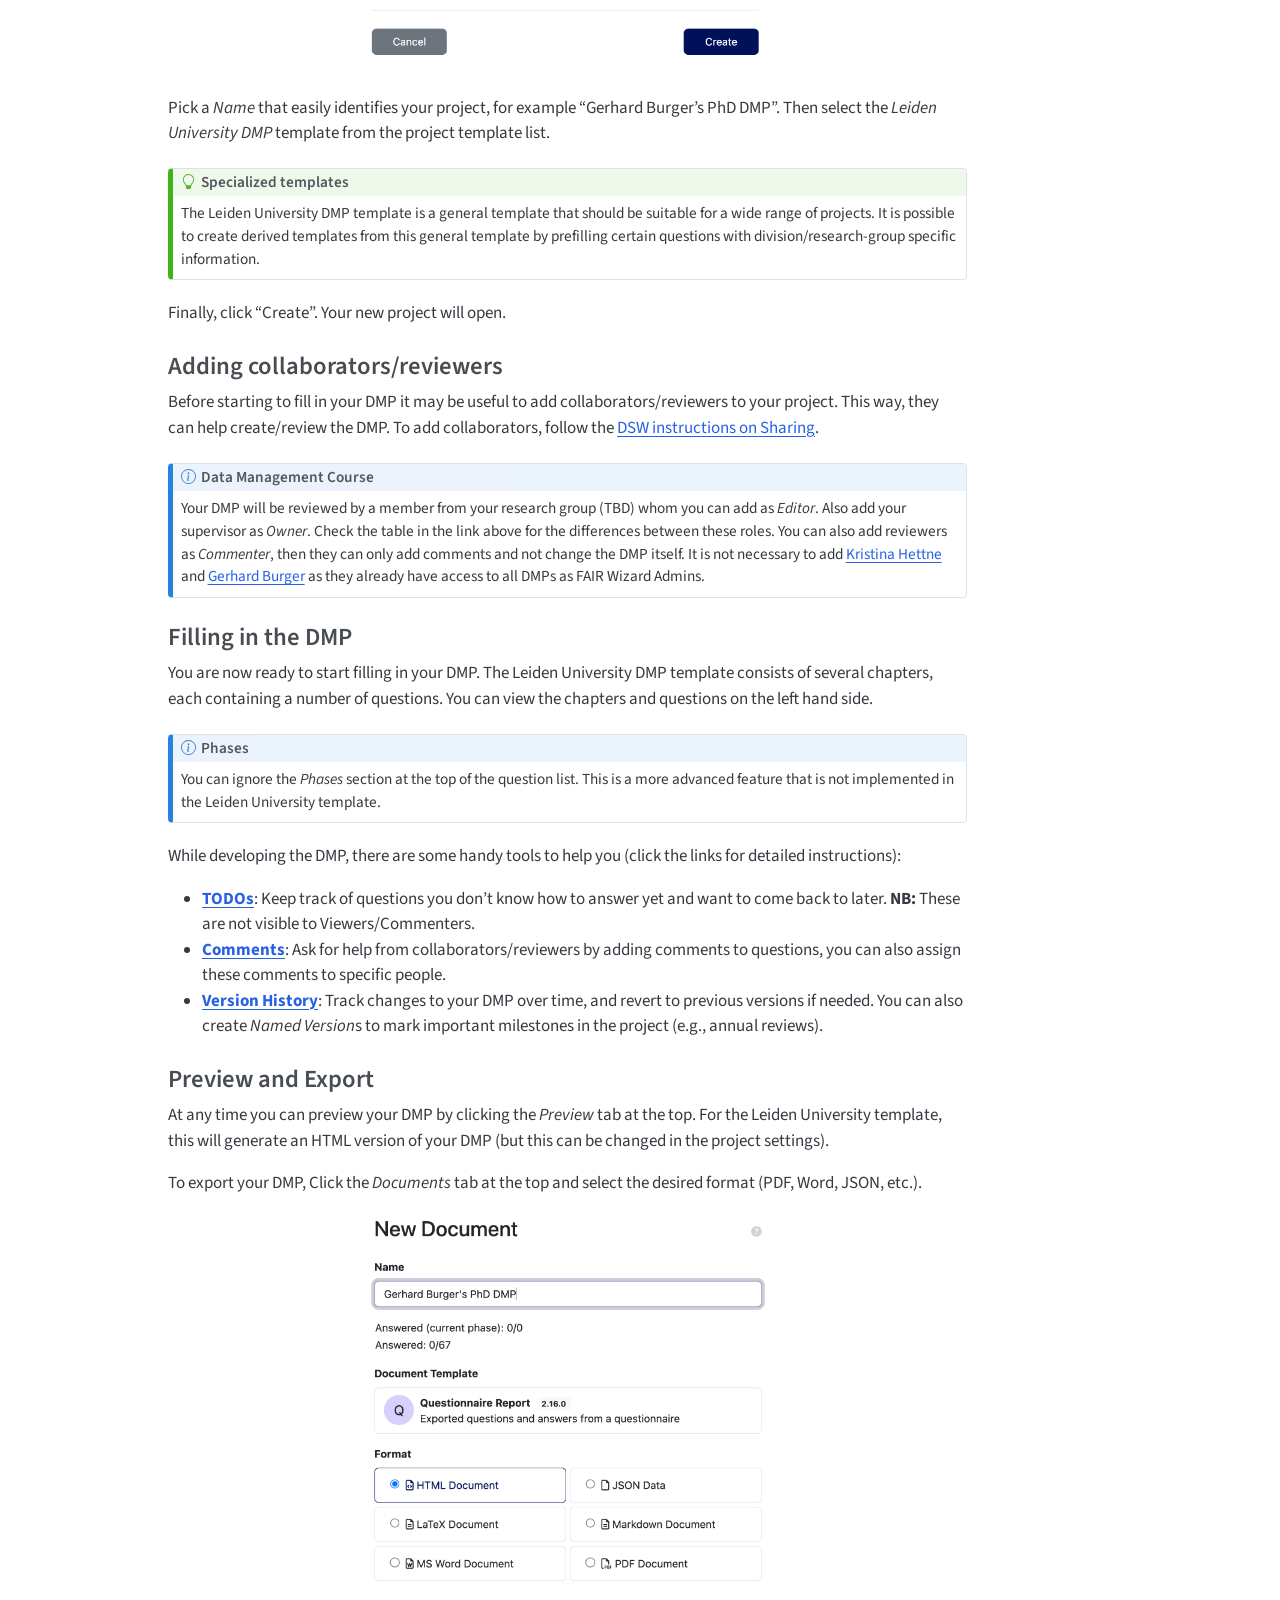
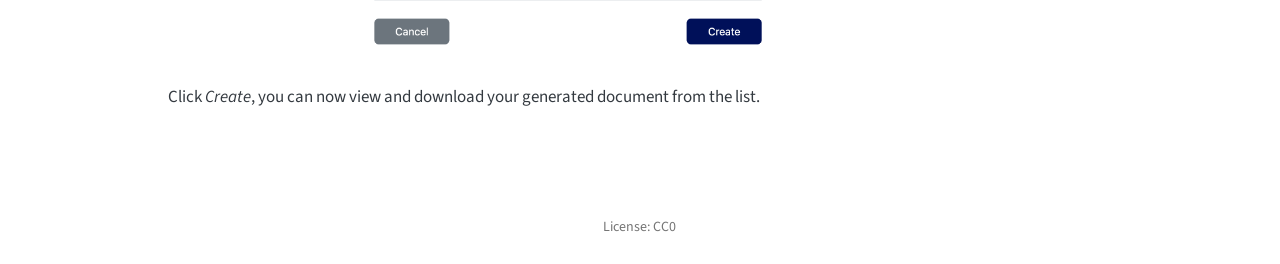
==== commit aeca8000: "deploy: c91baed753be7061eb96c83bb05d099cbf1d652c" ====
--- a/docs/researchers.html
+++ b/docs/researchers.html
@@ -2,20 +2,23 @@
 <html xmlns="http://www.w3.org/1999/xhtml" lang="en" xml:lang="en"><head>
 
 <meta charset="utf-8">
-<meta name="generator" content="quarto-1.9.38">
+<meta name="generator" content="quarto-1.10.18">
 
 <meta name="viewport" content="width=device-width, initial-scale=1.0, user-scalable=yes">
 
 
-<title>Creating a DMP in the Leiden DS Wizard – DS Wizard guide</title>
+<title>Creating a DMP in the LACDR FAIR Wizard – FAIR Wizard guide</title>
 <style>
 /* Default styles provided by pandoc.
 ** See https://pandoc.org/MANUAL.html#variables-for-html for config info.
 */
-code{white-space: pre-wrap;}
 span.smallcaps{font-variant: small-caps;}
-div.columns{display: flex; gap: min(4vw, 1.5em);}
-div.column{flex: auto; overflow-x: auto;}
+div.columns{display: flex; gap: 1.5em;}
+div.column{flex: auto;}
+@media screen {
+div.columns{gap: min(4vw, 1.5em);}
+div.column{overflow-x: auto;}
+}
 div.hanging-indent{margin-left: 1.5em; text-indent: -1.5em;}
 ul.task-list{list-style: none;}
 ul.task-list li input[type="checkbox"] {
@@ -39,10 +42,10 @@
 <script src="../site_libs/quarto-html/tippy.umd.min.js"></script>
 <script src="../site_libs/quarto-html/anchor.min.js"></script>
 <link href="../site_libs/quarto-html/tippy.css" rel="stylesheet">
-<link href="../site_libs/quarto-html/quarto-syntax-highlighting-15634bcf2e68342d4ad2dfa704d543f6.css" rel="stylesheet" id="quarto-text-highlighting-styles">
+<link href="../site_libs/quarto-html/quarto-syntax-highlighting-64a204ab8560d761af7679ceaba22944.css" rel="stylesheet" id="quarto-text-highlighting-styles">
 <script src="../site_libs/bootstrap/bootstrap.min.js"></script>
 <link href="../site_libs/bootstrap/bootstrap-icons.css" rel="stylesheet">
-<link href="../site_libs/bootstrap/bootstrap-bba5ebae505b5c03f3f0d8040a416a6b.min.css" rel="stylesheet" append-hash="true" id="quarto-bootstrap" data-mode="light">
+<link href="../site_libs/bootstrap/bootstrap-3e9b1289f5f353c49b617ce48ad2bc38.min.css" rel="stylesheet" append-hash="true" id="quarto-bootstrap" data-mode="light">
 <script id="quarto-search-options" type="application/json">{
   "location": "navbar",
   "copy-button": false,
@@ -87,7 +90,7 @@
     <img src="../includes/images/lacdr_logo.png" alt="" class="navbar-logo dark-content">
     </a>
     <a class="navbar-brand" href="../index.html">
-    <span class="navbar-title">DS Wizard guide</span>
+    <span class="navbar-title">FAIR Wizard guide</span>
     </a>
   </div>
             <div id="quarto-search" class="" title="Search"></div>
@@ -107,8 +110,8 @@
 </ul>
             <ul class="navbar-nav navbar-nav-scroll ms-auto">
   <li class="nav-item">
-    <a class="nav-link" href="https://leiden.ds-wizard.org/"> 
-<span class="menu-text"><img src="../includes/images/dsw-logo-icon-crop.png" style="height:1.2em"></span></a>
+    <a class="nav-link" href="https://lacdr-rdm-course.fair-wizard.com/"> 
+<span class="menu-text"><img src="../includes/images/fair-wizard-favicon.ico" style="height:1.2em"></span></a>
   </li>  
 </ul>
           </div> <!-- /navcollapse -->
@@ -116,9 +119,6 @@
 </div>
       </div> <!-- /container-fluid -->
     </nav>
-  <div id="quarto-announcement" data-announcement-id="b451476e47e2ef0d03ab37ab3e196e5b" class="alert alert-warning hidden"><i class="bi bi-exclamation-circle quarto-announcement-icon"></i><div class="quarto-announcement-content">
-<p><strong>Work in Progress</strong> - Please report issues and suggest improvements using the Github links in the side bar.</p>
-</div><i class="bi bi-x-lg quarto-announcement-action"></i></div>
 </header>
 <!-- content -->
 <div id="quarto-content" class="quarto-container page-columns page-rows-contents page-layout-article page-navbar">
@@ -129,7 +129,7 @@
     <h2 id="toc-title">On this page</h2>
    
   <ul>
-  <li><a href="#ds-wizard-introduction" id="toc-ds-wizard-introduction" class="nav-link active" data-scroll-target="#ds-wizard-introduction">DS Wizard Introduction</a>
+  <li><a href="#b58fc729-690b-4000-b19f-365a4093b2ff7b7b3c2076617220696e7374616e63652e736f667477617265203e7d7d-introduction" id="toc-b58fc729-690b-4000-b19f-365a4093b2ff7b7b3c2076617220696e7374616e63652e736f667477617265203e7d7d-introduction" class="nav-link active" data-scroll-target="#b58fc729-690b-4000-b19f-365a4093b2ff7b7b3c2076617220696e7374616e63652e736f667477617265203e7d7d-introduction">FAIR Wizard Introduction</a>
   <ul class="collapse">
   <li><a href="#creating-an-account" id="toc-creating-an-account" class="nav-link" data-scroll-target="#creating-an-account">Creating an account</a></li>
   <li><a href="#navigation" id="toc-navigation" class="nav-link" data-scroll-target="#navigation">Navigation</a></li>
@@ -149,7 +149,7 @@
 
 <header id="title-block-header" class="quarto-title-block default">
 <div class="quarto-title">
-<h1 class="title">Creating a DMP in the Leiden DS Wizard</h1>
+<h1 class="title">Creating a DMP in the LACDR FAIR Wizard</h1>
 </div>
 
 
@@ -166,16 +166,16 @@
 </header>
 
 
-<section id="ds-wizard-introduction" class="level2">
-<h2 class="anchored" data-anchor-id="ds-wizard-introduction">DS Wizard Introduction</h2>
+<section id="b58fc729-690b-4000-b19f-365a4093b2ff7b7b3c2076617220696e7374616e63652e736f667477617265203e7d7d-introduction" class="level2">
+<h2 class="anchored" data-anchor-id="b58fc729-690b-4000-b19f-365a4093b2ff7b7b3c2076617220696e7374616e63652e736f667477617265203e7d7d-introduction">FAIR Wizard Introduction</h2>
 <section id="creating-an-account" class="level3">
 <h3 class="anchored" data-anchor-id="creating-an-account">Creating an account</h3>
-<p>If you don’t already have an account for the Leiden instance of the DS Wizard (<a href="https://leiden.ds-wizard.org/" class="uri">https://leiden.ds-wizard.org/</a>), you will need to create one.</p>
-<p>To create an account, go to <a href="https://leiden.ds-wizard.org/" class="uri">https://leiden.ds-wizard.org/</a> and click the <em>Sign Up</em> button at the top right. Fill in your details and use your Leiden University email address. After submitting the form, you will receive an email to verify your account (this can take a bit of time). Once verified, you can login to the DS Wizard.</p>
+<p>If you don’t already have an account for the Leiden instance of the FAIR Wizard (<a href="https://lacdr-rdm-course.fair-wizard.com/" class="uri">https://lacdr-rdm-course.fair-wizard.com/</a>), you will need to create one.</p>
+<p>To create an account, go to <a href="https://lacdr-rdm-course.fair-wizard.com/" class="uri">https://lacdr-rdm-course.fair-wizard.com/</a> and click the <em>Sign Up</em> button at the top right. Fill in your details and use your Leiden University email address. After submitting the form, you will receive an email to verify your account (this can take a bit of time). Once verified, you can login to the LACDR FAIR Wizard.</p>
 </section>
 <section id="navigation" class="level3">
 <h3 class="anchored" data-anchor-id="navigation">Navigation</h3>
-<p>On first login, you will be on the Dashboard, where you will be shown the link to the Projects page where you will manage/review DMPs. By default the Projects page will show you all DMPs you have created or that have been shared with you. As DMP creator, this is very likely empty at first. As reviewer, you should see the DMPs you have been assigned to review. To view all accessible projects in the DS Wizard (e.g., those that have been shared publicly), click the button with your name:</p>
+<p>On first login, you will be on the Dashboard, where you will be shown the link to the Projects page where you will manage/review DMPs. By default the Projects page will show you all DMPs you have created or that have been shared with you. As DMP creator, this is very likely empty at first. As reviewer, you should see the DMPs you have been assigned to review. To view all accessible projects in the FAIR Wizard (e.g., those that have been shared publicly), click the button with your name:</p>
 <p><img src="../includes/screenshots/project-overview.png" class="img-fluid"> and deselect your name from the filter list:</p>
 <div class="quarto-figure quarto-figure-center">
 <figure class="figure">
@@ -188,7 +188,7 @@
 <h2 class="anchored" data-anchor-id="creating-a-dmp">Creating a DMP</h2>
 <section id="creating-a-project" class="level3">
 <h3 class="anchored" data-anchor-id="creating-a-project">Creating a project</h3>
-<p>To create a new Data Management Plan (DMP) in the DS Wizard, navigate to the <em>Projects</em> page and click the <em>Create</em> button at the top right. You will see the Project Create form.</p>
+<p>To create a new Data Management Plan (DMP) in the FAIR Wizard, navigate to the <em>Projects</em> page and click the <em>Create</em> button at the top right. You will see the Project Create form.</p>
 <div class="quarto-figure quarto-figure-center">
 <figure class="figure">
 <p><img src="../includes/screenshots/create-project.png" class="img-fluid quarto-figure quarto-figure-center figure-img" width="400"></p>
@@ -223,7 +223,7 @@
 </div>
 </div>
 <div class="callout-body-container callout-body">
-<p>Your DMP will be reviewed by a member from your research group (TBD) whom you can add as <em>Editor</em>. Also add your supervisor as <em>Owner</em>. Check the table in the link above for the differences between these roles. You can also add reviewers as <em>Commenter</em>, then they can only add comments and not change the DMP itself. It is not necessary to add <a href="mailto:k.m.hettne@library.leidenuniv.nl">Kristina Hettne</a> and <a href="mailto:g.a.burger@lacdr.leidenuniv.nl">Gerhard Burger</a> as they already have access to all DMPs as DS Wizard Admins.</p>
+<p>Your DMP will be reviewed by a member from your research group (TBD) whom you can add as <em>Editor</em>. Also add your supervisor as <em>Owner</em>. Check the table in the link above for the differences between these roles. You can also add reviewers as <em>Commenter</em>, then they can only add comments and not change the DMP itself. It is not necessary to add <a href="mailto:k.m.hettne@library.leidenuniv.nl">Kristina Hettne</a> and <a href="mailto:g.a.burger@lacdr.leidenuniv.nl">Gerhard Burger</a> as they already have access to all DMPs as FAIR Wizard Admins.</p>
 </div>
 </div>
 </section>
--- a/site_libs/quarto-html/quarto-syntax-highlighting-64a204ab8560d761af7679ceaba22944.css
+++ b/site_libs/quarto-html/quarto-syntax-highlighting-64a204ab8560d761af7679ceaba22944.css
@@ -0,0 +1,236 @@
+/* quarto syntax highlight colors */
+:root {
+  --quarto-hl-ot-color: #003B4F;
+  --quarto-hl-at-color: #657422;
+  --quarto-hl-ss-color: #20794D;
+  --quarto-hl-an-color: #5E5E5E;
+  --quarto-hl-fu-color: #4758AB;
+  --quarto-hl-st-color: #20794D;
+  --quarto-hl-cf-color: #003B4F;
+  --quarto-hl-op-color: #5E5E5E;
+  --quarto-hl-er-color: #AD0000;
+  --quarto-hl-bn-color: #AD0000;
+  --quarto-hl-al-color: #AD0000;
+  --quarto-hl-va-color: #111111;
+  --quarto-hl-bu-color: inherit;
+  --quarto-hl-ex-color: inherit;
+  --quarto-hl-pp-color: #AD0000;
+  --quarto-hl-in-color: #5E5E5E;
+  --quarto-hl-vs-color: #20794D;
+  --quarto-hl-wa-color: #5E5E5E;
+  --quarto-hl-do-color: #5E5E5E;
+  --quarto-hl-im-color: #00769E;
+  --quarto-hl-ch-color: #20794D;
+  --quarto-hl-dt-color: #AD0000;
+  --quarto-hl-fl-color: #AD0000;
+  --quarto-hl-co-color: #5E5E5E;
+  --quarto-hl-cv-color: #5E5E5E;
+  --quarto-hl-cn-color: #8f5902;
+  --quarto-hl-sc-color: #5E5E5E;
+  --quarto-hl-dv-color: #AD0000;
+  --quarto-hl-kw-color: #003B4F;
+}
+
+/* other quarto variables */
+:root {
+  --quarto-font-monospace: SFMono-Regular, Menlo, Monaco, Consolas, "Liberation Mono", "Courier New", monospace;
+}
+
+/* syntax highlight based on Pandoc's rules */
+pre > code.sourceCode > span {
+  color: #003B4F;
+}
+
+code.sourceCode > span {
+  color: #003B4F;
+}
+
+div.sourceCode,
+div.sourceCode pre.sourceCode {
+  color: #003B4F;
+}
+
+/* Normal */
+code span {
+  color: #003B4F;
+}
+
+/* Alert */
+code span.al {
+  color: #AD0000;
+  font-style: inherit;
+}
+
+/* Annotation */
+code span.an {
+  color: #5E5E5E;
+  font-style: inherit;
+}
+
+/* Attribute */
+code span.at {
+  color: #657422;
+  font-style: inherit;
+}
+
+/* BaseN */
+code span.bn {
+  color: #AD0000;
+  font-style: inherit;
+}
+
+/* BuiltIn */
+code span.bu {
+  font-style: inherit;
+}
+
+/* ControlFlow */
+code span.cf {
+  color: #003B4F;
+  font-weight: bold;
+  font-style: inherit;
+}
+
+/* Char */
+code span.ch {
+  color: #20794D;
+  font-style: inherit;
+}
+
+/* Constant */
+code span.cn {
+  color: #8f5902;
+  font-style: inherit;
+}
+
+/* Comment */
+code span.co {
+  color: #5E5E5E;
+  font-style: inherit;
+}
+
+/* CommentVar */
+code span.cv {
+  color: #5E5E5E;
+  font-style: italic;
+}
+
+/* Documentation */
+code span.do {
+  color: #5E5E5E;
+  font-style: italic;
+}
+
+/* DataType */
+code span.dt {
+  color: #AD0000;
+  font-style: inherit;
+}
+
+/* DecVal */
+code span.dv {
+  color: #AD0000;
+  font-style: inherit;
+}
+
+/* Error */
+code span.er {
+  color: #AD0000;
+  font-style: inherit;
+}
+
+/* Extension */
+code span.ex {
+  font-style: inherit;
+}
+
+/* Float */
+code span.fl {
+  color: #AD0000;
+  font-style: inherit;
+}
+
+/* Function */
+code span.fu {
+  color: #4758AB;
+  font-style: inherit;
+}
+
+/* Import */
+code span.im {
+  color: #00769E;
+  font-style: inherit;
+}
+
+/* Information */
+code span.in {
+  color: #5E5E5E;
+  font-style: inherit;
+}
+
+/* Keyword */
+code span.kw {
+  color: #003B4F;
+  font-weight: bold;
+  font-style: inherit;
+}
+
+/* Operator */
+code span.op {
+  color: #5E5E5E;
+  font-style: inherit;
+}
+
+/* Other */
+code span.ot {
+  color: #003B4F;
+  font-style: inherit;
+}
+
+/* Preprocessor */
+code span.pp {
+  color: #AD0000;
+  font-style: inherit;
+}
+
+/* SpecialChar */
+code span.sc {
+  color: #5E5E5E;
+  font-style: inherit;
+}
+
+/* SpecialString */
+code span.ss {
+  color: #20794D;
+  font-style: inherit;
+}
+
+/* String */
+code span.st {
+  color: #20794D;
+  font-style: inherit;
+}
+
+/* Variable */
+code span.va {
+  color: #111111;
+  font-style: inherit;
+}
+
+/* VerbatimString */
+code span.vs {
+  color: #20794D;
+  font-style: inherit;
+}
+
+/* Warning */
+code span.wa {
+  color: #5E5E5E;
+  font-style: italic;
+}
+
+.prevent-inlining {
+  content: "</";
+}
+
+/*# sourceMappingURL=9d8d5bb603a83b8298b89080a598c93b.css.map */
